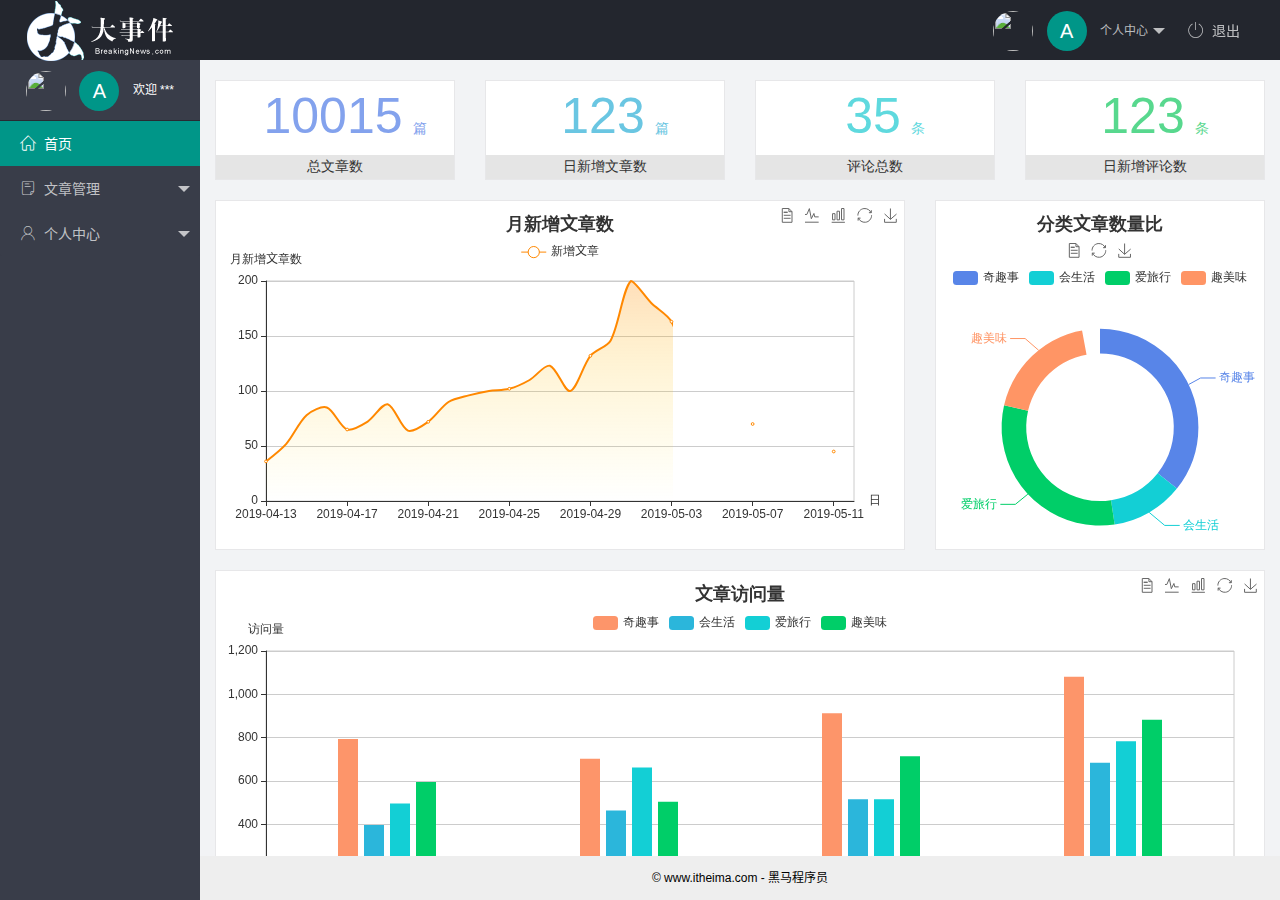
==== index.html @ e6d5ac4f "完成了主页功能的开发" ====
<!DOCTYPE html>
<html lang="zh-CN">

<head>
    <meta charset="UTF-8">
    <meta name="viewport" content="width=device-width, initial-scale=1.0">
    <title>大事件-后台主页</title>
    <!-- 导入layui的样式表 -->
    <link rel="stylesheet" href="/assets/lib/layui/css/layui.css">
    <!-- 导入第三方字体图标 -->
    <link rel="stylesheet" href="/assets/fonts/iconfont.css">
    <!-- 导入自己样式表 -->
    <link rel="stylesheet" href="/assets/css/index.css">
</head>

<body class="layui-layout-body">
    <div class="layui-layout layui-layout-admin">
        <div class="layui-header">
            <div class="layui-logo">
                <img src="/assets/images/logo.png" alt="">
            </div>
            <!-- 头部区域（可配合layui已有的水平导航） -->
            <ul class="layui-nav layui-layout-right">
                <li class="layui-nav-item">
                    <a href="javascript:;" class="userinfo">
                        <img src="http://t.cn/RCzsdCq" class="layui-nav-img">
                        <span class="text-avatar">A</span> 个人中心
                    </a>
                    <dl class="layui-nav-child">
                        <dd><a href="">基本资料</a></dd>
                        <dd><a href="">更换头像</a></dd>
                        <dd><a href="">重置密码</a></dd>
                    </dl>
                </li>
                <li class="layui-nav-item">
                    <a href="javascript:;" id="btnLogout"><span class="iconfont icon-tuichu"></span>退出</a>
                </li>
            </ul>
        </div>

        <div class="layui-side layui-bg-black">
            <div class="layui-side-scroll">
                <div class="userinfo">
                    <img src="http://t.cn/RCzsdCq" class="layui-nav-img">
                    <span class="text-avatar">A</span>
                    <span id="welcome">欢迎 ***</span>
                </div>
                <!-- 左侧导航区域（可配合layui已有的垂直导航） -->
                <ul class="layui-nav layui-nav-tree" lay-shrink="all">
                    <li class="layui-nav-item layui-this">
                        <a href="/home/dashboard.html" target="fm"><span class="iconfont icon-home"></span>首页</a>
                    </li>
                    <li class="layui-nav-item">
                        <a class="" href="javascript:;"><span class="iconfont icon-16"></span>文章管理</a>
                        <dl class="layui-nav-child">
                            <dd><a href="javascript:;"><i class="layui-icon layui-icon-app"></i>文章类别</a></dd>
                            <dd><a href="javascript:;"><i class="layui-icon layui-icon-app"></i>文章列表</a></dd>
                            <dd><a href="javascript:;"><i class="layui-icon layui-icon-app"></i>发布文章</a></dd>
                        </dl>
                    </li>
                    <li class="layui-nav-item">
                        <a href="javascript:;"><span class="iconfont icon-user"></span>个人中心</a>
                        <dl class="layui-nav-child">
                            <dd><a href="javascript:;"><i class="layui-icon layui-icon-app"></i>基本资料</a></dd>
                            <dd><a href="javascript:;"><i class="layui-icon layui-icon-app"></i>更换头像</a></dd>
                            <dd><a href="javascript:;"><i class="layui-icon layui-icon-app"></i>重置密码</a></dd>
                        </dl>
                    </li>

                </ul>
            </div>
        </div>

        <div class="layui-body">
            <!-- 内容主体区域 -->
            <iframe name="fm" src="/home/dashboard.html" frameborder="0"></iframe>
        </div>

        <div class="layui-footer">
            <!-- 底部固定区域 -->
            © www.itheima.com - 黑马程序员
        </div>
    </div>
    <!-- 导入layui.all.js文件 -->
    <script src="/assets/lib/layui/layui.all.js"></script>
    <!-- 导入jQuery -->
    <script src="/assets/lib/jquery.js"></script>
    <!-- 导入自己封装的baseAPI文件 -->
    <script src="/assets/js/baseAPI.js">
    </script>
    <!-- 导入自己js文件 -->
    <script src="/assets/js/index.js"></script>
</body>

</html>
---- assets/lib/layui/css/layui.css ----
/** layui-v2.5.5 MIT License By https://www.layui.com */
 .layui-inline,img{display:inline-block;vertical-align:middle}h1,h2,h3,h4,h5,h6{font-weight:400}.layui-edge,.layui-header,.layui-inline,.layui-main{position:relative}.layui-body,.layui-edge,.layui-elip{overflow:hidden}.layui-btn,.layui-edge,.layui-inline,img{vertical-align:middle}.layui-btn,.layui-disabled,.layui-icon,.layui-unselect{-moz-user-select:none;-webkit-user-select:none;-ms-user-select:none}.layui-elip,.layui-form-checkbox span,.layui-form-pane .layui-form-label{text-overflow:ellipsis;white-space:nowrap}.layui-breadcrumb,.layui-tree-btnGroup{visibility:hidden}blockquote,body,button,dd,div,dl,dt,form,h1,h2,h3,h4,h5,h6,input,li,ol,p,pre,td,textarea,th,ul{margin:0;padding:0;-webkit-tap-highlight-color:rgba(0,0,0,0)}a:active,a:hover{outline:0}img{border:none}li{list-style:none}table{border-collapse:collapse;border-spacing:0}h4,h5,h6{font-size:100%}button,input,optgroup,option,select,textarea{font-family:inherit;font-size:inherit;font-style:inherit;font-weight:inherit;outline:0}pre{white-space:pre-wrap;white-space:-moz-pre-wrap;white-space:-pre-wrap;white-space:-o-pre-wrap;word-wrap:break-word}body{line-height:24px;font:14px Helvetica Neue,Helvetica,PingFang SC,Tahoma,Arial,sans-serif}hr{height:1px;margin:10px 0;border:0;clear:both}a{color:#333;text-decoration:none}a:hover{color:#777}a cite{font-style:normal;*cursor:pointer}.layui-border-box,.layui-border-box *{box-sizing:border-box}.layui-box,.layui-box *{box-sizing:content-box}.layui-clear{clear:both;*zoom:1}.layui-clear:after{content:'\20';clear:both;*zoom:1;display:block;height:0}.layui-inline{*display:inline;*zoom:1}.layui-edge{display:inline-block;width:0;height:0;border-width:6px;border-style:dashed;border-color:transparent}.layui-edge-top{top:-4px;border-bottom-color:#999;border-bottom-style:solid}.layui-edge-right{border-left-color:#999;border-left-style:solid}.layui-edge-bottom{top:2px;border-top-color:#999;border-top-style:solid}.layui-edge-left{border-right-color:#999;border-right-style:solid}.layui-disabled,.layui-disabled:hover{color:#d2d2d2!important;cursor:not-allowed!important}.layui-circle{border-radius:100%}.layui-show{display:block!important}.layui-hide{display:none!important}@font-face{font-family:layui-icon;src:url(../font/iconfont.eot?v=250);src:url(../font/iconfont.eot?v=250#iefix) format('embedded-opentype'),url(../font/iconfont.woff2?v=250) format('woff2'),url(../font/iconfont.woff?v=250) format('woff'),url(../font/iconfont.ttf?v=250) format('truetype'),url(../font/iconfont.svg?v=250#layui-icon) format('svg')}.layui-icon{font-family:layui-icon!important;font-size:16px;font-style:normal;-webkit-font-smoothing:antialiased;-moz-osx-font-smoothing:grayscale}.layui-icon-reply-fill:before{content:"\e611"}.layui-icon-set-fill:before{content:"\e614"}.layui-icon-menu-fill:before{content:"\e60f"}.layui-icon-search:before{content:"\e615"}.layui-icon-share:before{content:"\e641"}.layui-icon-set-sm:before{content:"\e620"}.layui-icon-engine:before{content:"\e628"}.layui-icon-close:before{content:"\1006"}.layui-icon-close-fill:before{content:"\1007"}.layui-icon-chart-screen:before{content:"\e629"}.layui-icon-star:before{content:"\e600"}.layui-icon-circle-dot:before{content:"\e617"}.layui-icon-chat:before{content:"\e606"}.layui-icon-release:before{content:"\e609"}.layui-icon-list:before{content:"\e60a"}.layui-icon-chart:before{content:"\e62c"}.layui-icon-ok-circle:before{content:"\1005"}.layui-icon-layim-theme:before{content:"\e61b"}.layui-icon-table:before{content:"\e62d"}.layui-icon-right:before{content:"\e602"}.layui-icon-left:before{content:"\e603"}.layui-icon-cart-simple:before{content:"\e698"}.layui-icon-face-cry:before{content:"\e69c"}.layui-icon-face-smile:before{content:"\e6af"}.layui-icon-survey:before{content:"\e6b2"}.layui-icon-tree:before{content:"\e62e"}.layui-icon-upload-circle:before{content:"\e62f"}.layui-icon-add-circle:before{content:"\e61f"}.layui-icon-download-circle:before{content:"\e601"}.layui-icon-templeate-1:before{content:"\e630"}.layui-icon-util:before{content:"\e631"}.layui-icon-face-surprised:before{content:"\e664"}.layui-icon-edit:before{content:"\e642"}.layui-icon-speaker:before{content:"\e645"}.layui-icon-down:before{content:"\e61a"}.layui-icon-file:before{content:"\e621"}.layui-icon-layouts:before{content:"\e632"}.layui-icon-rate-half:before{content:"\e6c9"}.layui-icon-add-circle-fine:before{content:"\e608"}.layui-icon-prev-circle:before{content:"\e633"}.layui-icon-read:before{content:"\e705"}.layui-icon-404:before{content:"\e61c"}.layui-icon-carousel:before{content:"\e634"}.layui-icon-help:before{content:"\e607"}.layui-icon-code-circle:before{content:"\e635"}.layui-icon-water:before{content:"\e636"}.layui-icon-username:before{content:"\e66f"}.layui-icon-find-fill:before{content:"\e670"}.layui-icon-about:before{content:"\e60b"}.layui-icon-location:before{content:"\e715"}.layui-icon-up:before{content:"\e619"}.layui-icon-pause:before{content:"\e651"}.layui-icon-date:before{content:"\e637"}.layui-icon-layim-uploadfile:before{content:"\e61d"}.layui-icon-delete:before{content:"\e640"}.layui-icon-play:before{content:"\e652"}.layui-icon-top:before{content:"\e604"}.layui-icon-friends:before{content:"\e612"}.layui-icon-refresh-3:before{content:"\e9aa"}.layui-icon-ok:before{content:"\e605"}.layui-icon-layer:before{content:"\e638"}.layui-icon-face-smile-fine:before{content:"\e60c"}.layui-icon-dollar:before{content:"\e659"}.layui-icon-group:before{content:"\e613"}.layui-icon-layim-download:before{content:"\e61e"}.layui-icon-picture-fine:before{content:"\e60d"}.layui-icon-link:before{content:"\e64c"}.layui-icon-diamond:before{content:"\e735"}.layui-icon-log:before{content:"\e60e"}.layui-icon-rate-solid:before{content:"\e67a"}.layui-icon-fonts-del:before{content:"\e64f"}.layui-icon-unlink:before{content:"\e64d"}.layui-icon-fonts-clear:before{content:"\e639"}.layui-icon-triangle-r:before{content:"\e623"}.layui-icon-circle:before{content:"\e63f"}.layui-icon-radio:before{content:"\e643"}.layui-icon-align-center:before{content:"\e647"}.layui-icon-align-right:before{content:"\e648"}.layui-icon-align-left:before{content:"\e649"}.layui-icon-loading-1:before{content:"\e63e"}.layui-icon-return:before{content:"\e65c"}.layui-icon-fonts-strong:before{content:"\e62b"}.layui-icon-upload:before{content:"\e67c"}.layui-icon-dialogue:before{content:"\e63a"}.layui-icon-video:before{content:"\e6ed"}.layui-icon-headset:before{content:"\e6fc"}.layui-icon-cellphone-fine:before{content:"\e63b"}.layui-icon-add-1:before{content:"\e654"}.layui-icon-face-smile-b:before{content:"\e650"}.layui-icon-fonts-html:before{content:"\e64b"}.layui-icon-form:before{content:"\e63c"}.layui-icon-cart:before{content:"\e657"}.layui-icon-camera-fill:before{content:"\e65d"}.layui-icon-tabs:before{content:"\e62a"}.layui-icon-fonts-code:before{content:"\e64e"}.layui-icon-fire:before{content:"\e756"}.layui-icon-set:before{content:"\e716"}.layui-icon-fonts-u:before{content:"\e646"}.layui-icon-triangle-d:before{content:"\e625"}.layui-icon-tips:before{content:"\e702"}.layui-icon-picture:before{content:"\e64a"}.layui-icon-more-vertical:before{content:"\e671"}.layui-icon-flag:before{content:"\e66c"}.layui-icon-loading:before{content:"\e63d"}.layui-icon-fonts-i:before{content:"\e644"}.layui-icon-refresh-1:before{content:"\e666"}.layui-icon-rmb:before{content:"\e65e"}.layui-icon-home:before{content:"\e68e"}.layui-icon-user:before{content:"\e770"}.layui-icon-notice:before{content:"\e667"}.layui-icon-login-weibo:before{content:"\e675"}.layui-icon-voice:before{content:"\e688"}.layui-icon-upload-drag:before{content:"\e681"}.layui-icon-login-qq:before{content:"\e676"}.layui-icon-snowflake:before{content:"\e6b1"}.layui-icon-file-b:before{content:"\e655"}.layui-icon-template:before{content:"\e663"}.layui-icon-auz:before{content:"\e672"}.layui-icon-console:before{content:"\e665"}.layui-icon-app:before{content:"\e653"}.layui-icon-prev:before{content:"\e65a"}.layui-icon-website:before{content:"\e7ae"}.layui-icon-next:before{content:"\e65b"}.layui-icon-component:before{content:"\e857"}.layui-icon-more:before{content:"\e65f"}.layui-icon-login-wechat:before{content:"\e677"}.layui-icon-shrink-right:before{content:"\e668"}.layui-icon-spread-left:before{content:"\e66b"}.layui-icon-camera:before{content:"\e660"}.layui-icon-note:before{content:"\e66e"}.layui-icon-refresh:before{content:"\e669"}.layui-icon-female:before{content:"\e661"}.layui-icon-male:before{content:"\e662"}.layui-icon-password:before{content:"\e673"}.layui-icon-senior:before{content:"\e674"}.layui-icon-theme:before{content:"\e66a"}.layui-icon-tread:before{content:"\e6c5"}.layui-icon-praise:before{content:"\e6c6"}.layui-icon-star-fill:before{content:"\e658"}.layui-icon-rate:before{content:"\e67b"}.layui-icon-template-1:before{content:"\e656"}.layui-icon-vercode:before{content:"\e679"}.layui-icon-cellphone:before{content:"\e678"}.layui-icon-screen-full:before{content:"\e622"}.layui-icon-screen-restore:before{content:"\e758"}.layui-icon-cols:before{content:"\e610"}.layui-icon-export:before{content:"\e67d"}.layui-icon-print:before{content:"\e66d"}.layui-icon-slider:before{content:"\e714"}.layui-icon-addition:before{content:"\e624"}.layui-icon-subtraction:before{content:"\e67e"}.layui-icon-service:before{content:"\e626"}.layui-icon-transfer:before{content:"\e691"}.layui-main{width:1140px;margin:0 auto}.layui-header{z-index:1000;height:60px}.layui-header a:hover{transition:all .5s;-webkit-transition:all .5s}.layui-side{position:fixed;left:0;top:0;bottom:0;z-index:999;width:200px;overflow-x:hidden}.layui-side-scroll{position:relative;width:220px;height:100%;overflow-x:hidden}.layui-body{position:absolute;left:200px;right:0;top:0;bottom:0;z-index:998;width:auto;overflow-y:auto;box-sizing:border-box}.layui-layout-body{overflow:hidden}.layui-layout-admin .layui-header{background-color:#23262E}.layui-layout-admin .layui-side{top:60px;width:200px;overflow-x:hidden}.layui-layout-admin .layui-body{position:fixed;top:60px;bottom:44px}.layui-layout-admin .layui-main{width:auto;margin:0 15px}.layui-layout-admin .layui-footer{position:fixed;left:200px;right:0;bottom:0;height:44px;line-height:44px;padding:0 15px;background-color:#eee}.layui-layout-admin .layui-logo{position:absolute;left:0;top:0;width:200px;height:100%;line-height:60px;text-align:center;color:#009688;font-size:16px}.layui-layout-admin .layui-header .layui-nav{background:0 0}.layui-layout-left{position:absolute!important;left:200px;top:0}.layui-layout-right{position:absolute!important;right:0;top:0}.layui-container{position:relative;margin:0 auto;padding:0 15px;box-sizing:border-box}.layui-fluid{position:relative;margin:0 auto;padding:0 15px}.layui-row:after,.layui-row:before{content:'';display:block;clear:both}.layui-col-lg1,.layui-col-lg10,.layui-col-lg11,.layui-col-lg12,.layui-col-lg2,.layui-col-lg3,.layui-col-lg4,.layui-col-lg5,.layui-col-lg6,.layui-col-lg7,.layui-col-lg8,.layui-col-lg9,.layui-col-md1,.layui-col-md10,.layui-col-md11,.layui-col-md12,.layui-col-md2,.layui-col-md3,.layui-col-md4,.layui-col-md5,.layui-col-md6,.layui-col-md7,.layui-col-md8,.layui-col-md9,.layui-col-sm1,.layui-col-sm10,.layui-col-sm11,.layui-col-sm12,.layui-col-sm2,.layui-col-sm3,.layui-col-sm4,.layui-col-sm5,.layui-col-sm6,.layui-col-sm7,.layui-col-sm8,.layui-col-sm9,.layui-col-xs1,.layui-col-xs10,.layui-col-xs11,.layui-col-xs12,.layui-col-xs2,.layui-col-xs3,.layui-col-xs4,.layui-col-xs5,.layui-col-xs6,.layui-col-xs7,.layui-col-xs8,.layui-col-xs9{position:relative;display:block;box-sizing:border-box}.layui-col-xs1,.layui-col-xs10,.layui-col-xs11,.layui-col-xs12,.layui-col-xs2,.layui-col-xs3,.layui-col-xs4,.layui-col-xs5,.layui-col-xs6,.layui-col-xs7,.layui-col-xs8,.layui-col-xs9{float:left}.layui-col-xs1{width:8.33333333%}.layui-col-xs2{width:16.66666667%}.layui-col-xs3{width:25%}.layui-col-xs4{width:33.33333333%}.layui-col-xs5{width:41.66666667%}.layui-col-xs6{width:50%}.layui-col-xs7{width:58.33333333%}.layui-col-xs8{width:66.66666667%}.layui-col-xs9{width:75%}.layui-col-xs10{width:83.33333333%}.layui-col-xs11{width:91.66666667%}.layui-col-xs12{width:100%}.layui-col-xs-offset1{margin-left:8.33333333%}.layui-col-xs-offset2{margin-left:16.66666667%}.layui-col-xs-offset3{margin-left:25%}.layui-col-xs-offset4{margin-left:33.33333333%}.layui-col-xs-offset5{margin-left:41.66666667%}.layui-col-xs-offset6{margin-left:50%}.layui-col-xs-offset7{margin-left:58.33333333%}.layui-col-xs-offset8{margin-left:66.66666667%}.layui-col-xs-offset9{margin-left:75%}.layui-col-xs-offset10{margin-left:83.33333333%}.layui-col-xs-offset11{margin-left:91.66666667%}.layui-col-xs-offset12{margin-left:100%}@media screen and (max-width:768px){.layui-hide-xs{display:none!important}.layui-show-xs-block{display:block!important}.layui-show-xs-inline{display:inline!important}.layui-show-xs-inline-block{display:inline-block!important}}@media screen and (min-width:768px){.layui-container{width:750px}.layui-hide-sm{display:none!important}.layui-show-sm-block{display:block!important}.layui-show-sm-inline{display:inline!important}.layui-show-sm-inline-block{display:inline-block!important}.layui-col-sm1,.layui-col-sm10,.layui-col-sm11,.layui-col-sm12,.layui-col-sm2,.layui-col-sm3,.layui-col-sm4,.layui-col-sm5,.layui-col-sm6,.layui-col-sm7,.layui-col-sm8,.layui-col-sm9{float:left}.layui-col-sm1{width:8.33333333%}.layui-col-sm2{width:16.66666667%}.layui-col-sm3{width:25%}.layui-col-sm4{width:33.33333333%}.layui-col-sm5{width:41.66666667%}.layui-col-sm6{width:50%}.layui-col-sm7{width:58.33333333%}.layui-col-sm8{width:66.66666667%}.layui-col-sm9{width:75%}.layui-col-sm10{width:83.33333333%}.layui-col-sm11{width:91.66666667%}.layui-col-sm12{width:100%}.layui-col-sm-offset1{margin-left:8.33333333%}.layui-col-sm-offset2{margin-left:16.66666667%}.layui-col-sm-offset3{margin-left:25%}.layui-col-sm-offset4{margin-left:33.33333333%}.layui-col-sm-offset5{margin-left:41.66666667%}.layui-col-sm-offset6{margin-left:50%}.layui-col-sm-offset7{margin-left:58.33333333%}.layui-col-sm-offset8{margin-left:66.66666667%}.layui-col-sm-offset9{margin-left:75%}.layui-col-sm-offset10{margin-left:83.33333333%}.layui-col-sm-offset11{margin-left:91.66666667%}.layui-col-sm-offset12{margin-left:100%}}@media screen and (min-width:992px){.layui-container{width:970px}.layui-hide-md{display:none!important}.layui-show-md-block{display:block!important}.layui-show-md-inline{display:inline!important}.layui-show-md-inline-block{display:inline-block!important}.layui-col-md1,.layui-col-md10,.layui-col-md11,.layui-col-md12,.layui-col-md2,.layui-col-md3,.layui-col-md4,.layui-col-md5,.layui-col-md6,.layui-col-md7,.layui-col-md8,.layui-col-md9{float:left}.layui-col-md1{width:8.33333333%}.layui-col-md2{width:16.66666667%}.layui-col-md3{width:25%}.layui-col-md4{width:33.33333333%}.layui-col-md5{width:41.66666667%}.layui-col-md6{width:50%}.layui-col-md7{width:58.33333333%}.layui-col-md8{width:66.66666667%}.layui-col-md9{width:75%}.layui-col-md10{width:83.33333333%}.layui-col-md11{width:91.66666667%}.layui-col-md12{width:100%}.layui-col-md-offset1{margin-left:8.33333333%}.layui-col-md-offset2{margin-left:16.66666667%}.layui-col-md-offset3{margin-left:25%}.layui-col-md-offset4{margin-left:33.33333333%}.layui-col-md-offset5{margin-left:41.66666667%}.layui-col-md-offset6{margin-left:50%}.layui-col-md-offset7{margin-left:58.33333333%}.layui-col-md-offset8{margin-left:66.66666667%}.layui-col-md-offset9{margin-left:75%}.layui-col-md-offset10{margin-left:83.33333333%}.layui-col-md-offset11{margin-left:91.66666667%}.layui-col-md-offset12{margin-left:100%}}@media screen and (min-width:1200px){.layui-container{width:1170px}.layui-hide-lg{display:none!important}.layui-show-lg-block{display:block!important}.layui-show-lg-inline{display:inline!important}.layui-show-lg-inline-block{display:inline-block!important}.layui-col-lg1,.layui-col-lg10,.layui-col-lg11,.layui-col-lg12,.layui-col-lg2,.layui-col-lg3,.layui-col-lg4,.layui-col-lg5,.layui-col-lg6,.layui-col-lg7,.layui-col-lg8,.layui-col-lg9{float:left}.layui-col-lg1{width:8.33333333%}.layui-col-lg2{width:16.66666667%}.layui-col-lg3{width:25%}.layui-col-lg4{width:33.33333333%}.layui-col-lg5{width:41.66666667%}.layui-col-lg6{width:50%}.layui-col-lg7{width:58.33333333%}.layui-col-lg8{width:66.66666667%}.layui-col-lg9{width:75%}.layui-col-lg10{width:83.33333333%}.layui-col-lg11{width:91.66666667%}.layui-col-lg12{width:100%}.layui-col-lg-offset1{margin-left:8.33333333%}.layui-col-lg-offset2{margin-left:16.66666667%}.layui-col-lg-offset3{margin-left:25%}.layui-col-lg-offset4{margin-left:33.33333333%}.layui-col-lg-offset5{margin-left:41.66666667%}.layui-col-lg-offset6{margin-left:50%}.layui-col-lg-offset7{margin-left:58.33333333%}.layui-col-lg-offset8{margin-left:66.66666667%}.layui-col-lg-offset9{margin-left:75%}.layui-col-lg-offset10{margin-left:83.33333333%}.layui-col-lg-offset11{margin-left:91.66666667%}.layui-col-lg-offset12{margin-left:100%}}.layui-col-space1{margin:-.5px}.layui-col-space1>*{padding:.5px}.layui-col-space3{margin:-1.5px}.layui-col-space3>*{padding:1.5px}.layui-col-space5{margin:-2.5px}.layui-col-space5>*{padding:2.5px}.layui-col-space8{margin:-3.5px}.layui-col-space8>*{padding:3.5px}.layui-col-space10{margin:-5px}.layui-col-space10>*{padding:5px}.layui-col-space12{margin:-6px}.layui-col-space12>*{padding:6px}.layui-col-space15{margin:-7.5px}.layui-col-space15>*{padding:7.5px}.layui-col-space18{margin:-9px}.layui-col-space18>*{padding:9px}.layui-col-space20{margin:-10px}.layui-col-space20>*{padding:10px}.layui-col-space22{margin:-11px}.layui-col-space22>*{padding:11px}.layui-col-space25{margin:-12.5px}.layui-col-space25>*{padding:12.5px}.layui-col-space30{margin:-15px}.layui-col-space30>*{padding:15px}.layui-btn,.layui-input,.layui-select,.layui-textarea,.layui-upload-button{outline:0;-webkit-appearance:none;transition:all .3s;-webkit-transition:all .3s;box-sizing:border-box}.layui-elem-quote{margin-bottom:10px;padding:15px;line-height:22px;border-left:5px solid #009688;border-radius:0 2px 2px 0;background-color:#f2f2f2}.layui-quote-nm{border-style:solid;border-width:1px 1px 1px 5px;background:0 0}.layui-elem-field{margin-bottom:10px;padding:0;border-width:1px;border-style:solid}.layui-elem-field legend{margin-left:20px;padding:0 10px;font-size:20px;font-weight:300}.layui-field-title{margin:10px 0 20px;border-width:1px 0 0}.layui-field-box{padding:10px 15px}.layui-field-title .layui-field-box{padding:10px 0}.layui-progress{position:relative;height:6px;border-radius:20px;background-color:#e2e2e2}.layui-progress-bar{position:absolute;left:0;top:0;width:0;max-width:100%;height:6px;border-radius:20px;text-align:right;background-color:#5FB878;transition:all .3s;-webkit-transition:all .3s}.layui-progress-big,.layui-progress-big .layui-progress-bar{height:18px;line-height:18px}.layui-progress-text{position:relative;top:-20px;line-height:18px;font-size:12px;color:#666}.layui-progress-big .layui-progress-text{position:static;padding:0 10px;color:#fff}.layui-collapse{border-width:1px;border-style:solid;border-radius:2px}.layui-colla-content,.layui-colla-item{border-top-width:1px;border-top-style:solid}.layui-colla-item:first-child{border-top:none}.layui-colla-title{position:relative;height:42px;line-height:42px;padding:0 15px 0 35px;color:#333;background-color:#f2f2f2;cursor:pointer;font-size:14px;overflow:hidden}.layui-colla-content{display:none;padding:10px 15px;line-height:22px;color:#666}.layui-colla-icon{position:absolute;left:15px;top:0;font-size:14px}.layui-card{margin-bottom:15px;border-radius:2px;background-color:#fff;box-shadow:0 1px 2px 0 rgba(0,0,0,.05)}.layui-card:last-child{margin-bottom:0}.layui-card-header{position:relative;height:42px;line-height:42px;padding:0 15px;border-bottom:1px solid #f6f6f6;color:#333;border-radius:2px 2px 0 0;font-size:14px}.layui-bg-black,.layui-bg-blue,.layui-bg-cyan,.layui-bg-green,.layui-bg-orange,.layui-bg-red{color:#fff!important}.layui-card-body{position:relative;padding:10px 15px;line-height:24px}.layui-card-body[pad15]{padding:15px}.layui-card-body[pad20]{padding:20px}.layui-card-body .layui-table{margin:5px 0}.layui-card .layui-tab{margin:0}.layui-panel-window{position:relative;padding:15px;border-radius:0;border-top:5px solid #E6E6E6;background-color:#fff}.layui-auxiliar-moving{position:fixed;left:0;right:0;top:0;bottom:0;width:100%;height:100%;background:0 0;z-index:9999999999}.layui-form-label,.layui-form-mid,.layui-form-select,.layui-input-block,.layui-input-inline,.layui-textarea{position:relative}.layui-bg-red{background-color:#FF5722!important}.layui-bg-orange{background-color:#FFB800!important}.layui-bg-green{background-color:#009688!important}.layui-bg-cyan{background-color:#2F4056!important}.layui-bg-blue{background-color:#1E9FFF!important}.layui-bg-black{background-color:#393D49!important}.layui-bg-gray{background-color:#eee!important;color:#666!important}.layui-badge-rim,.layui-colla-content,.layui-colla-item,.layui-collapse,.layui-elem-field,.layui-form-pane .layui-form-item[pane],.layui-form-pane .layui-form-label,.layui-input,.layui-layedit,.layui-layedit-tool,.layui-quote-nm,.layui-select,.layui-tab-bar,.layui-tab-card,.layui-tab-title,.layui-tab-title .layui-this:after,.layui-textarea{border-color:#e6e6e6}.layui-timeline-item:before,hr{background-color:#e6e6e6}.layui-text{line-height:22px;font-size:14px;color:#666}.layui-text h1,.layui-text h2,.layui-text h3{font-weight:500;color:#333}.layui-text h1{font-size:30px}.layui-text h2{font-size:24px}.layui-text h3{font-size:18px}.layui-text a:not(.layui-btn){color:#01AAED}.layui-text a:not(.layui-btn):hover{text-decoration:underline}.layui-text ul{padding:5px 0 5px 15px}.layui-text ul li{margin-top:5px;list-style-type:disc}.layui-text em,.layui-word-aux{color:#999!important;padding:0 5px!important}.layui-btn{display:inline-block;height:38px;line-height:38px;padding:0 18px;background-color:#009688;color:#fff;white-space:nowrap;text-align:center;font-size:14px;border:none;border-radius:2px;cursor:pointer}.layui-btn:hover{opacity:.8;filter:alpha(opacity=80);color:#fff}.layui-btn:active{opacity:1;filter:alpha(opacity=100)}.layui-btn+.layui-btn{margin-left:10px}.layui-btn-container{font-size:0}.layui-btn-container .layui-btn{margin-right:10px;margin-bottom:10px}.layui-btn-container .layui-btn+.layui-btn{margin-left:0}.layui-table .layui-btn-container .layui-btn{margin-bottom:9px}.layui-btn-radius{border-radius:100px}.layui-btn .layui-icon{margin-right:3px;font-size:18px;vertical-align:bottom;vertical-align:middle\9}.layui-btn-primary{border:1px solid #C9C9C9;background-color:#fff;color:#555}.layui-btn-primary:hover{border-color:#009688;color:#333}.layui-btn-normal{background-color:#1E9FFF}.layui-btn-warm{background-color:#FFB800}.layui-btn-danger{background-color:#FF5722}.layui-btn-checked{background-color:#5FB878}.layui-btn-disabled,.layui-btn-disabled:active,.layui-btn-disabled:hover{border:1px solid #e6e6e6;background-color:#FBFBFB;color:#C9C9C9;cursor:not-allowed;opacity:1}.layui-btn-lg{height:44px;line-height:44px;padding:0 25px;font-size:16px}.layui-btn-sm{height:30px;line-height:30px;padding:0 10px;font-size:12px}.layui-btn-sm i{font-size:16px!important}.layui-btn-xs{height:22px;line-height:22px;padding:0 5px;font-size:12px}.layui-btn-xs i{font-size:14px!important}.layui-btn-group{display:inline-block;vertical-align:middle;font-size:0}.layui-btn-group .layui-btn{margin-left:0!important;margin-right:0!important;border-left:1px solid rgba(255,255,255,.5);border-radius:0}.layui-btn-group .layui-btn-primary{border-left:none}.layui-btn-group .layui-btn-primary:hover{border-color:#C9C9C9;color:#009688}.layui-btn-group .layui-btn:first-child{border-left:none;border-radius:2px 0 0 2px}.layui-btn-group .layui-btn-primary:first-child{border-left:1px solid #c9c9c9}.layui-btn-group .layui-btn:last-child{border-radius:0 2px 2px 0}.layui-btn-group .layui-btn+.layui-btn{margin-left:0}.layui-btn-group+.layui-btn-group{margin-left:10px}.layui-btn-fluid{width:100%}.layui-input,.layui-select,.layui-textarea{height:38px;line-height:1.3;line-height:38px\9;border-width:1px;border-style:solid;background-color:#fff;border-radius:2px}.layui-input::-webkit-input-placeholder,.layui-select::-webkit-input-placeholder,.layui-textarea::-webkit-input-placeholder{line-height:1.3}.layui-input,.layui-textarea{display:block;width:100%;padding-left:10px}.layui-input:hover,.layui-textarea:hover{border-color:#D2D2D2!important}.layui-input:focus,.layui-textarea:focus{border-color:#C9C9C9!important}.layui-textarea{min-height:100px;height:auto;line-height:20px;padding:6px 10px;resize:vertical}.layui-select{padding:0 10px}.layui-form input[type=checkbox],.layui-form input[type=radio],.layui-form select{display:none}.layui-form [lay-ignore]{display:initial}.layui-form-item{margin-bottom:15px;clear:both;*zoom:1}.layui-form-item:after{content:'\20';clear:both;*zoom:1;display:block;height:0}.layui-form-label{float:left;display:block;padding:9px 15px;width:80px;font-weight:400;line-height:20px;text-align:right}.layui-form-label-col{display:block;float:none;padding:9px 0;line-height:20px;text-align:left}.layui-form-item .layui-inline{margin-bottom:5px;margin-right:10px}.layui-input-block{margin-left:110px;min-height:36px}.layui-input-inline{display:inline-block;vertical-align:middle}.layui-form-item .layui-input-inline{float:left;width:190px;margin-right:10px}.layui-form-text .layui-input-inline{width:auto}.layui-form-mid{float:left;display:block;padding:9px 0!important;line-height:20px;margin-right:10px}.layui-form-danger+.layui-form-select .layui-input,.layui-form-danger:focus{border-color:#FF5722!important}.layui-form-select .layui-input{padding-right:30px;cursor:pointer}.layui-form-select .layui-edge{position:absolute;right:10px;top:50%;margin-top:-3px;cursor:pointer;border-width:6px;border-top-color:#c2c2c2;border-top-style:solid;transition:all .3s;-webkit-transition:all .3s}.layui-form-select dl{display:none;position:absolute;left:0;top:42px;padding:5px 0;z-index:899;min-width:100%;border:1px solid #d2d2d2;max-height:300px;overflow-y:auto;background-color:#fff;border-radius:2px;box-shadow:0 2px 4px rgba(0,0,0,.12);box-sizing:border-box}.layui-form-select dl dd,.layui-form-select dl dt{padding:0 10px;line-height:36px;white-space:nowrap;overflow:hidden;text-overflow:ellipsis}.layui-form-select dl dt{font-size:12px;color:#999}.layui-form-select dl dd{cursor:pointer}.layui-form-select dl dd:hover{background-color:#f2f2f2;-webkit-transition:.5s all;transition:.5s all}.layui-form-select .layui-select-group dd{padding-left:20px}.layui-form-select dl dd.layui-select-tips{padding-left:10px!important;color:#999}.layui-form-select dl dd.layui-this{background-color:#5FB878;color:#fff}.layui-form-checkbox,.layui-form-select dl dd.layui-disabled{background-color:#fff}.layui-form-selected dl{display:block}.layui-form-checkbox,.layui-form-checkbox *,.layui-form-switch{display:inline-block;vertical-align:middle}.layui-form-selected .layui-edge{margin-top:-9px;-webkit-transform:rotate(180deg);transform:rotate(180deg);margin-top:-3px\9}:root .layui-form-selected .layui-edge{margin-top:-9px\0/IE9}.layui-form-selectup dl{top:auto;bottom:42px}.layui-select-none{margin:5px 0;text-align:center;color:#999}.layui-select-disabled .layui-disabled{border-color:#eee!important}.layui-select-disabled .layui-edge{border-top-color:#d2d2d2}.layui-form-checkbox{position:relative;height:30px;line-height:30px;margin-right:10px;padding-right:30px;cursor:pointer;font-size:0;-webkit-transition:.1s linear;transition:.1s linear;box-sizing:border-box}.layui-form-checkbox span{padding:0 10px;height:100%;font-size:14px;border-radius:2px 0 0 2px;background-color:#d2d2d2;color:#fff;overflow:hidden}.layui-form-checkbox:hover span{background-color:#c2c2c2}.layui-form-checkbox i{position:absolute;right:0;top:0;width:30px;height:28px;border:1px solid #d2d2d2;border-left:none;border-radius:0 2px 2px 0;color:#fff;font-size:20px;text-align:center}.layui-form-checkbox:hover i{border-color:#c2c2c2;color:#c2c2c2}.layui-form-checked,.layui-form-checked:hover{border-color:#5FB878}.layui-form-checked span,.layui-form-checked:hover span{background-color:#5FB878}.layui-form-checked i,.layui-form-checked:hover i{color:#5FB878}.layui-form-item .layui-form-checkbox{margin-top:4px}.layui-form-checkbox[lay-skin=primary]{height:auto!important;line-height:normal!important;min-width:18px;min-height:18px;border:none!important;margin-right:0;padding-left:28px;padding-right:0;background:0 0}.layui-form-checkbox[lay-skin=primary] span{padding-left:0;padding-right:15px;line-height:18px;background:0 0;color:#666}.layui-form-checkbox[lay-skin=primary] i{right:auto;left:0;width:16px;height:16px;line-height:16px;border:1px solid #d2d2d2;font-size:12px;border-radius:2px;background-color:#fff;-webkit-transition:.1s linear;transition:.1s linear}.layui-form-checkbox[lay-skin=primary]:hover i{border-color:#5FB878;color:#fff}.layui-form-checked[lay-skin=primary] i{border-color:#5FB878!important;background-color:#5FB878;color:#fff}.layui-checkbox-disbaled[lay-skin=primary] span{background:0 0!important;color:#c2c2c2}.layui-checkbox-disbaled[lay-skin=primary]:hover i{border-color:#d2d2d2}.layui-form-item .layui-form-checkbox[lay-skin=primary]{margin-top:10px}.layui-form-switch{position:relative;height:22px;line-height:22px;min-width:35px;padding:0 5px;margin-top:8px;border:1px solid #d2d2d2;border-radius:20px;cursor:pointer;background-color:#fff;-webkit-transition:.1s linear;transition:.1s linear}.layui-form-switch i{position:absolute;left:5px;top:3px;width:16px;height:16px;border-radius:20px;background-color:#d2d2d2;-webkit-transition:.1s linear;transition:.1s linear}.layui-form-switch em{position:relative;top:0;width:25px;margin-left:21px;padding:0!important;text-align:center!important;color:#999!important;font-style:normal!important;font-size:12px}.layui-form-onswitch{border-color:#5FB878;background-color:#5FB878}.layui-checkbox-disbaled,.layui-checkbox-disbaled i{border-color:#e2e2e2!important}.layui-form-onswitch i{left:100%;margin-left:-21px;background-color:#fff}.layui-form-onswitch em{margin-left:5px;margin-right:21px;color:#fff!important}.layui-checkbox-disbaled span{background-color:#e2e2e2!important}.layui-checkbox-disbaled:hover i{color:#fff!important}[lay-radio]{display:none}.layui-form-radio,.layui-form-radio *{display:inline-block;vertical-align:middle}.layui-form-radio{line-height:28px;margin:6px 10px 0 0;padding-right:10px;cursor:pointer;font-size:0}.layui-form-radio *{font-size:14px}.layui-form-radio>i{margin-right:8px;font-size:22px;color:#c2c2c2}.layui-form-radio>i:hover,.layui-form-radioed>i{color:#5FB878}.layui-radio-disbaled>i{color:#e2e2e2!important}.layui-form-pane .layui-form-label{width:110px;padding:8px 15px;height:38px;line-height:20px;border-width:1px;border-style:solid;border-radius:2px 0 0 2px;text-align:center;background-color:#FBFBFB;overflow:hidden;box-sizing:border-box}.layui-form-pane .layui-input-inline{margin-left:-1px}.layui-form-pane .layui-input-block{margin-left:110px;left:-1px}.layui-form-pane .layui-input{border-radius:0 2px 2px 0}.layui-form-pane .layui-form-text .layui-form-label{float:none;width:100%;border-radius:2px;box-sizing:border-box;text-align:left}.layui-form-pane .layui-form-text .layui-input-inline{display:block;margin:0;top:-1px;clear:both}.layui-form-pane .layui-form-text .layui-input-block{margin:0;left:0;top:-1px}.layui-form-pane .layui-form-text .layui-textarea{min-height:100px;border-radius:0 0 2px 2px}.layui-form-pane .layui-form-checkbox{margin:4px 0 4px 10px}.layui-form-pane .layui-form-radio,.layui-form-pane .layui-form-switch{margin-top:6px;margin-left:10px}.layui-form-pane .layui-form-item[pane]{position:relative;border-width:1px;border-style:solid}.layui-form-pane .layui-form-item[pane] .layui-form-label{position:absolute;left:0;top:0;height:100%;border-width:0 1px 0 0}.layui-form-pane .layui-form-item[pane] .layui-input-inline{margin-left:110px}@media screen and (max-width:450px){.layui-form-item .layui-form-label{text-overflow:ellipsis;overflow:hidden;white-space:nowrap}.layui-form-item .layui-inline{display:block;margin-right:0;margin-bottom:20px;clear:both}.layui-form-item .layui-inline:after{content:'\20';clear:both;display:block;height:0}.layui-form-item .layui-input-inline{display:block;float:none;left:-3px;width:auto;margin:0 0 10px 112px}.layui-form-item .layui-input-inline+.layui-form-mid{margin-left:110px;top:-5px;padding:0}.layui-form-item .layui-form-checkbox{margin-right:5px;margin-bottom:5px}}.layui-layedit{border-width:1px;border-style:solid;border-radius:2px}.layui-layedit-tool{padding:3px 5px;border-bottom-width:1px;border-bottom-style:solid;font-size:0}.layedit-tool-fixed{position:fixed;top:0;border-top:1px solid #e2e2e2}.layui-layedit-tool .layedit-tool-mid,.layui-layedit-tool .layui-icon{display:inline-block;vertical-align:middle;text-align:center;font-size:14px}.layui-layedit-tool .layui-icon{position:relative;width:32px;height:30px;line-height:30px;margin:3px 5px;color:#777;cursor:pointer;border-radius:2px}.layui-layedit-tool .layui-icon:hover{color:#393D49}.layui-layedit-tool .layui-icon:active{color:#000}.layui-layedit-tool .layedit-tool-active{background-color:#e2e2e2;color:#000}.layui-layedit-tool .layui-disabled,.layui-layedit-tool .layui-disabled:hover{color:#d2d2d2;cursor:not-allowed}.layui-layedit-tool .layedit-tool-mid{width:1px;height:18px;margin:0 10px;background-color:#d2d2d2}.layedit-tool-html{width:50px!important;font-size:30px!important}.layedit-tool-b,.layedit-tool-code,.layedit-tool-help{font-size:16px!important}.layedit-tool-d,.layedit-tool-face,.layedit-tool-image,.layedit-tool-unlink{font-size:18px!important}.layedit-tool-image input{position:absolute;font-size:0;left:0;top:0;width:100%;height:100%;opacity:.01;filter:Alpha(opacity=1);cursor:pointer}.layui-layedit-iframe iframe{display:block;width:100%}#LAY_layedit_code{overflow:hidden}.layui-laypage{display:inline-block;*display:inline;*zoom:1;vertical-align:middle;margin:10px 0;font-size:0}.layui-laypage>a:first-child,.layui-laypage>a:first-child em{border-radius:2px 0 0 2px}.layui-laypage>a:last-child,.layui-laypage>a:last-child em{border-radius:0 2px 2px 0}.layui-laypage>:first-child{margin-left:0!important}.layui-laypage>:last-child{margin-right:0!important}.layui-laypage a,.layui-laypage button,.layui-laypage input,.layui-laypage select,.layui-laypage span{border:1px solid #e2e2e2}.layui-laypage a,.layui-laypage span{display:inline-block;*display:inline;*zoom:1;vertical-align:middle;padding:0 15px;height:28px;line-height:28px;margin:0 -1px 5px 0;background-color:#fff;color:#333;font-size:12px}.layui-flow-more a *,.layui-laypage input,.layui-table-view select[lay-ignore]{display:inline-block}.layui-laypage a:hover{color:#009688}.layui-laypage em{font-style:normal}.layui-laypage .layui-laypage-spr{color:#999;font-weight:700}.layui-laypage a{text-decoration:none}.layui-laypage .layui-laypage-curr{position:relative}.layui-laypage .layui-laypage-curr em{position:relative;color:#fff}.layui-laypage .layui-laypage-curr .layui-laypage-em{position:absolute;left:-1px;top:-1px;padding:1px;width:100%;height:100%;background-color:#009688}.layui-laypage-em{border-radius:2px}.layui-laypage-next em,.layui-laypage-prev em{font-family:Sim sun;font-size:16px}.layui-laypage .layui-laypage-count,.layui-laypage .layui-laypage-limits,.layui-laypage .layui-laypage-refresh,.layui-laypage .layui-laypage-skip{margin-left:10px;margin-right:10px;padding:0;border:none}.layui-laypage .layui-laypage-limits,.layui-laypage .layui-laypage-refresh{vertical-align:top}.layui-laypage .layui-laypage-refresh i{font-size:18px;cursor:pointer}.layui-laypage select{height:22px;padding:3px;border-radius:2px;cursor:pointer}.layui-laypage .layui-laypage-skip{height:30px;line-height:30px;color:#999}.layui-laypage button,.layui-laypage input{height:30px;line-height:30px;border-radius:2px;vertical-align:top;background-color:#fff;box-sizing:border-box}.layui-laypage input{width:40px;margin:0 10px;padding:0 3px;text-align:center}.layui-laypage input:focus,.layui-laypage select:focus{border-color:#009688!important}.layui-laypage button{margin-left:10px;padding:0 10px;cursor:pointer}.layui-table,.layui-table-view{margin:10px 0}.layui-flow-more{margin:10px 0;text-align:center;color:#999;font-size:14px}.layui-flow-more a{height:32px;line-height:32px}.layui-flow-more a *{vertical-align:top}.layui-flow-more a cite{padding:0 20px;border-radius:3px;background-color:#eee;color:#333;font-style:normal}.layui-flow-more a cite:hover{opacity:.8}.layui-flow-more a i{font-size:30px;color:#737383}.layui-table{width:100%;background-color:#fff;color:#666}.layui-table tr{transition:all .3s;-webkit-transition:all .3s}.layui-table th{text-align:left;font-weight:400}.layui-table tbody tr:hover,.layui-table thead tr,.layui-table-click,.layui-table-header,.layui-table-hover,.layui-table-mend,.layui-table-patch,.layui-table-tool,.layui-table-total,.layui-table-total tr,.layui-table[lay-even] tr:nth-child(even){background-color:#f2f2f2}.layui-table td,.layui-table th,.layui-table-col-set,.layui-table-fixed-r,.layui-table-grid-down,.layui-table-header,.layui-table-page,.layui-table-tips-main,.layui-table-tool,.layui-table-total,.layui-table-view,.layui-table[lay-skin=line],.layui-table[lay-skin=row]{border-width:1px;border-style:solid;border-color:#e6e6e6}.layui-table td,.layui-table th{position:relative;padding:9px 15px;min-height:20px;line-height:20px;font-size:14px}.layui-table[lay-skin=line] td,.layui-table[lay-skin=line] th{border-width:0 0 1px}.layui-table[lay-skin=row] td,.layui-table[lay-skin=row] th{border-width:0 1px 0 0}.layui-table[lay-skin=nob] td,.layui-table[lay-skin=nob] th{border:none}.layui-table img{max-width:100px}.layui-table[lay-size=lg] td,.layui-table[lay-size=lg] th{padding:15px 30px}.layui-table-view .layui-table[lay-size=lg] .layui-table-cell{height:40px;line-height:40px}.layui-table[lay-size=sm] td,.layui-table[lay-size=sm] th{font-size:12px;padding:5px 10px}.layui-table-view .layui-table[lay-size=sm] .layui-table-cell{height:20px;line-height:20px}.layui-table[lay-data]{display:none}.layui-table-box{position:relative;overflow:hidden}.layui-table-view .layui-table{position:relative;width:auto;margin:0}.layui-table-view .layui-table[lay-skin=line]{border-width:0 1px 0 0}.layui-table-view .layui-table[lay-skin=row]{border-width:0 0 1px}.layui-table-view .layui-table td,.layui-table-view .layui-table th{padding:5px 0;border-top:none;border-left:none}.layui-table-view .layui-table th.layui-unselect .layui-table-cell span{cursor:pointer}.layui-table-view .layui-table td{cursor:default}.layui-table-view .layui-table td[data-edit=text]{cursor:text}.layui-table-view .layui-form-checkbox[lay-skin=primary] i{width:18px;height:18px}.layui-table-view .layui-form-radio{line-height:0;padding:0}.layui-table-view .layui-form-radio>i{margin:0;font-size:20px}.layui-table-init{position:absolute;left:0;top:0;width:100%;height:100%;text-align:center;z-index:110}.layui-table-init .layui-icon{position:absolute;left:50%;top:50%;margin:-15px 0 0 -15px;font-size:30px;color:#c2c2c2}.layui-table-header{border-width:0 0 1px;overflow:hidden}.layui-table-header .layui-table{margin-bottom:-1px}.layui-table-tool .layui-inline[lay-event]{position:relative;width:26px;height:26px;padding:5px;line-height:16px;margin-right:10px;text-align:center;color:#333;border:1px solid #ccc;cursor:pointer;-webkit-transition:.5s all;transition:.5s all}.layui-table-tool .layui-inline[lay-event]:hover{border:1px solid #999}.layui-table-tool-temp{padding-right:120px}.layui-table-tool-self{position:absolute;right:17px;top:10px}.layui-table-tool .layui-table-tool-self .layui-inline[lay-event]{margin:0 0 0 10px}.layui-table-tool-panel{position:absolute;top:29px;left:-1px;padding:5px 0;min-width:150px;min-height:40px;border:1px solid #d2d2d2;text-align:left;overflow-y:auto;background-color:#fff;box-shadow:0 2px 4px rgba(0,0,0,.12)}.layui-table-cell,.layui-table-tool-panel li{overflow:hidden;text-overflow:ellipsis;white-space:nowrap}.layui-table-tool-panel li{padding:0 10px;line-height:30px;-webkit-transition:.5s all;transition:.5s all}.layui-table-tool-panel li .layui-form-checkbox[lay-skin=primary]{width:100%;padding-left:28px}.layui-table-tool-panel li:hover{background-color:#f2f2f2}.layui-table-tool-panel li .layui-form-checkbox[lay-skin=primary] i{position:absolute;left:0;top:0}.layui-table-tool-panel li .layui-form-checkbox[lay-skin=primary] span{padding:0}.layui-table-tool .layui-table-tool-self .layui-table-tool-panel{left:auto;right:-1px}.layui-table-col-set{position:absolute;right:0;top:0;width:20px;height:100%;border-width:0 0 0 1px;background-color:#fff}.layui-table-sort{width:10px;height:20px;margin-left:5px;cursor:pointer!important}.layui-table-sort .layui-edge{position:absolute;left:5px;border-width:5px}.layui-table-sort .layui-table-sort-asc{top:3px;border-top:none;border-bottom-style:solid;border-bottom-color:#b2b2b2}.layui-table-sort .layui-table-sort-asc:hover{border-bottom-color:#666}.layui-table-sort .layui-table-sort-desc{bottom:5px;border-bottom:none;border-top-style:solid;border-top-color:#b2b2b2}.layui-table-sort .layui-table-sort-desc:hover{border-top-color:#666}.layui-table-sort[lay-sort=asc] .layui-table-sort-asc{border-bottom-color:#000}.layui-table-sort[lay-sort=desc] .layui-table-sort-desc{border-top-color:#000}.layui-table-cell{height:28px;line-height:28px;padding:0 15px;position:relative;box-sizing:border-box}.layui-table-cell .layui-form-checkbox[lay-skin=primary]{top:-1px;padding:0}.layui-table-cell .layui-table-link{color:#01AAED}.laytable-cell-checkbox,.laytable-cell-numbers,.laytable-cell-radio,.laytable-cell-space{padding:0;text-align:center}.layui-table-body{position:relative;overflow:auto;margin-right:-1px;margin-bottom:-1px}.layui-table-body .layui-none{line-height:26px;padding:15px;text-align:center;color:#999}.layui-table-fixed{position:absolute;left:0;top:0;z-index:101}.layui-table-fixed .layui-table-body{overflow:hidden}.layui-table-fixed-l{box-shadow:0 -1px 8px rgba(0,0,0,.08)}.layui-table-fixed-r{left:auto;right:-1px;border-width:0 0 0 1px;box-shadow:-1px 0 8px rgba(0,0,0,.08)}.layui-table-fixed-r .layui-table-header{position:relative;overflow:visible}.layui-table-mend{position:absolute;right:-49px;top:0;height:100%;width:50px}.layui-table-tool{position:relative;z-index:890;width:100%;min-height:50px;line-height:30px;padding:10px 15px;border-width:0 0 1px}.layui-table-tool .layui-btn-container{margin-bottom:-10px}.layui-table-page,.layui-table-total{border-width:1px 0 0;margin-bottom:-1px;overflow:hidden}.layui-table-page{position:relative;width:100%;padding:7px 7px 0;height:41px;font-size:12px;white-space:nowrap}.layui-table-page>div{height:26px}.layui-table-page .layui-laypage{margin:0}.layui-table-page .layui-laypage a,.layui-table-page .layui-laypage span{height:26px;line-height:26px;margin-bottom:10px;border:none;background:0 0}.layui-table-page .layui-laypage a,.layui-table-page .layui-laypage span.layui-laypage-curr{padding:0 12px}.layui-table-page .layui-laypage span{margin-left:0;padding:0}.layui-table-page .layui-laypage .layui-laypage-prev{margin-left:-7px!important}.layui-table-page .layui-laypage .layui-laypage-curr .layui-laypage-em{left:0;top:0;padding:0}.layui-table-page .layui-laypage button,.layui-table-page .layui-laypage input{height:26px;line-height:26px}.layui-table-page .layui-laypage input{width:40px}.layui-table-page .layui-laypage button{padding:0 10px}.layui-table-page select{height:18px}.layui-table-patch .layui-table-cell{padding:0;width:30px}.layui-table-edit{position:absolute;left:0;top:0;width:100%;height:100%;padding:0 14px 1px;border-radius:0;box-shadow:1px 1px 20px rgba(0,0,0,.15)}.layui-table-edit:focus{border-color:#5FB878!important}select.layui-table-edit{padding:0 0 0 10px;border-color:#C9C9C9}.layui-table-view .layui-form-checkbox,.layui-table-view .layui-form-radio,.layui-table-view .layui-form-switch{top:0;margin:0;box-sizing:content-box}.layui-table-view .layui-form-checkbox{top:-1px;height:26px;line-height:26px}.layui-table-view .layui-form-checkbox i{height:26px}.layui-table-grid .layui-table-cell{overflow:visible}.layui-table-grid-down{position:absolute;top:0;right:0;width:26px;height:100%;padding:5px 0;border-width:0 0 0 1px;text-align:center;background-color:#fff;color:#999;cursor:pointer}.layui-table-grid-down .layui-icon{position:absolute;top:50%;left:50%;margin:-8px 0 0 -8px}.layui-table-grid-down:hover{background-color:#fbfbfb}body .layui-table-tips .layui-layer-content{background:0 0;padding:0;box-shadow:0 1px 6px rgba(0,0,0,.12)}.layui-table-tips-main{margin:-44px 0 0 -1px;max-height:150px;padding:8px 15px;font-size:14px;overflow-y:scroll;background-color:#fff;color:#666}.layui-table-tips-c{position:absolute;right:-3px;top:-13px;width:20px;height:20px;padding:3px;cursor:pointer;background-color:#666;border-radius:50%;color:#fff}.layui-table-tips-c:hover{background-color:#777}.layui-table-tips-c:before{position:relative;right:-2px}.layui-upload-file{display:none!important;opacity:.01;filter:Alpha(opacity=1)}.layui-upload-drag,.layui-upload-form,.layui-upload-wrap{display:inline-block}.layui-upload-list{margin:10px 0}.layui-upload-choose{padding:0 10px;color:#999}.layui-upload-drag{position:relative;padding:30px;border:1px dashed #e2e2e2;background-color:#fff;text-align:center;cursor:pointer;color:#999}.layui-upload-drag .layui-icon{font-size:50px;color:#009688}.layui-upload-drag[lay-over]{border-color:#009688}.layui-upload-iframe{position:absolute;width:0;height:0;border:0;visibility:hidden}.layui-upload-wrap{position:relative;vertical-align:middle}.layui-upload-wrap .layui-upload-file{display:block!important;position:absolute;left:0;top:0;z-index:10;font-size:100px;width:100%;height:100%;opacity:.01;filter:Alpha(opacity=1);cursor:pointer}.layui-transfer-active,.layui-transfer-box{display:inline-block;vertical-align:middle}.layui-transfer-box,.layui-transfer-header,.layui-transfer-search{border-width:0;border-style:solid;border-color:#e6e6e6}.layui-transfer-box{position:relative;border-width:1px;width:200px;height:360px;border-radius:2px;background-color:#fff}.layui-transfer-box .layui-form-checkbox{width:100%;margin:0!important}.layui-transfer-header{height:38px;line-height:38px;padding:0 10px;border-bottom-width:1px}.layui-transfer-search{position:relative;padding:10px;border-bottom-width:1px}.layui-transfer-search .layui-input{height:32px;padding-left:30px;font-size:12px}.layui-transfer-search .layui-icon-search{position:absolute;left:20px;top:50%;margin-top:-8px;color:#666}.layui-transfer-active{margin:0 15px}.layui-transfer-active .layui-btn{display:block;margin:0;padding:0 15px;background-color:#5FB878;border-color:#5FB878;color:#fff}.layui-transfer-active .layui-btn-disabled{background-color:#FBFBFB;border-color:#e6e6e6;color:#C9C9C9}.layui-transfer-active .layui-btn:first-child{margin-bottom:15px}.layui-transfer-active .layui-btn .layui-icon{margin:0;font-size:14px!important}.layui-transfer-data{padding:5px 0;overflow:auto}.layui-transfer-data li{height:32px;line-height:32px;padding:0 10px}.layui-transfer-data li:hover{background-color:#f2f2f2;transition:.5s all}.layui-transfer-data .layui-none{padding:15px 10px;text-align:center;color:#999}.layui-nav{position:relative;padding:0 20px;background-color:#393D49;color:#fff;border-radius:2px;font-size:0;box-sizing:border-box}.layui-nav *{font-size:14px}.layui-nav .layui-nav-item{position:relative;display:inline-block;*display:inline;*zoom:1;vertical-align:middle;line-height:60px}.layui-nav .layui-nav-item a{display:block;padding:0 20px;color:#fff;color:rgba(255,255,255,.7);transition:all .3s;-webkit-transition:all .3s}.layui-nav .layui-this:after,.layui-nav-bar,.layui-nav-tree .layui-nav-itemed:after{position:absolute;left:0;top:0;width:0;height:5px;background-color:#5FB878;transition:all .2s;-webkit-transition:all .2s}.layui-nav-bar{z-index:1000}.layui-nav .layui-nav-item a:hover,.layui-nav .layui-this a{color:#fff}.layui-nav .layui-this:after{content:'';top:auto;bottom:0;width:100%}.layui-nav-img{width:30px;height:30px;margin-right:10px;border-radius:50%}.layui-nav .layui-nav-more{content:'';width:0;height:0;border-style:solid dashed dashed;border-color:#fff transparent transparent;overflow:hidden;cursor:pointer;transition:all .2s;-webkit-transition:all .2s;position:absolute;top:50%;right:3px;margin-top:-3px;border-width:6px;border-top-color:rgba(255,255,255,.7)}.layui-nav .layui-nav-mored,.layui-nav-itemed>a .layui-nav-more{margin-top:-9px;border-style:dashed dashed solid;border-color:transparent transparent #fff}.layui-nav-child{display:none;position:absolute;left:0;top:65px;min-width:100%;line-height:36px;padding:5px 0;box-shadow:0 2px 4px rgba(0,0,0,.12);border:1px solid #d2d2d2;background-color:#fff;z-index:100;border-radius:2px;white-space:nowrap}.layui-nav .layui-nav-child a{color:#333}.layui-nav .layui-nav-child a:hover{background-color:#f2f2f2;color:#000}.layui-nav-child dd{position:relative}.layui-nav .layui-nav-child dd.layui-this a,.layui-nav-child dd.layui-this{background-color:#5FB878;color:#fff}.layui-nav-child dd.layui-this:after{display:none}.layui-nav-tree{width:200px;padding:0}.layui-nav-tree .layui-nav-item{display:block;width:100%;line-height:45px}.layui-nav-tree .layui-nav-item a{position:relative;height:45px;line-height:45px;text-overflow:ellipsis;overflow:hidden;white-space:nowrap}.layui-nav-tree .layui-nav-item a:hover{background-color:#4E5465}.layui-nav-tree .layui-nav-bar{width:5px;height:0;background-color:#009688}.layui-nav-tree .layui-nav-child dd.layui-this,.layui-nav-tree .layui-nav-child dd.layui-this a,.layui-nav-tree .layui-this,.layui-nav-tree .layui-this>a,.layui-nav-tree .layui-this>a:hover{background-color:#009688;color:#fff}.layui-nav-tree .layui-this:after{display:none}.layui-nav-itemed>a,.layui-nav-tree .layui-nav-title a,.layui-nav-tree .layui-nav-title a:hover{color:#fff!important}.layui-nav-tree .layui-nav-child{position:relative;z-index:0;top:0;border:none;box-shadow:none}.layui-nav-tree .layui-nav-child a{height:40px;line-height:40px;color:#fff;color:rgba(255,255,255,.7)}.layui-nav-tree .layui-nav-child,.layui-nav-tree .layui-nav-child a:hover{background:0 0;color:#fff}.layui-nav-tree .layui-nav-more{right:10px}.layui-nav-itemed>.layui-nav-child{display:block;padding:0;background-color:rgba(0,0,0,.3)!important}.layui-nav-itemed>.layui-nav-child>.layui-this>.layui-nav-child{display:block}.layui-nav-side{position:fixed;top:0;bottom:0;left:0;overflow-x:hidden;z-index:999}.layui-bg-blue .layui-nav-bar,.layui-bg-blue .layui-nav-itemed:after,.layui-bg-blue .layui-this:after{background-color:#93D1FF}.layui-bg-blue .layui-nav-child dd.layui-this{background-color:#1E9FFF}.layui-bg-blue .layui-nav-itemed>a,.layui-nav-tree.layui-bg-blue .layui-nav-title a,.layui-nav-tree.layui-bg-blue .layui-nav-title a:hover{background-color:#007DDB!important}.layui-breadcrumb{font-size:0}.layui-breadcrumb>*{font-size:14px}.layui-breadcrumb a{color:#999!important}.layui-breadcrumb a:hover{color:#5FB878!important}.layui-breadcrumb a cite{color:#666;font-style:normal}.layui-breadcrumb span[lay-separator]{margin:0 10px;color:#999}.layui-tab{margin:10px 0;text-align:left!important}.layui-tab[overflow]>.layui-tab-title{overflow:hidden}.layui-tab-title{position:relative;left:0;height:40px;white-space:nowrap;font-size:0;border-bottom-width:1px;border-bottom-style:solid;transition:all .2s;-webkit-transition:all .2s}.layui-tab-title li{display:inline-block;*display:inline;*zoom:1;vertical-align:middle;font-size:14px;transition:all .2s;-webkit-transition:all .2s;position:relative;line-height:40px;min-width:65px;padding:0 15px;text-align:center;cursor:pointer}.layui-tab-title li a{display:block}.layui-tab-title .layui-this{color:#000}.layui-tab-title .layui-this:after{position:absolute;left:0;top:0;content:'';width:100%;height:41px;border-width:1px;border-style:solid;border-bottom-color:#fff;border-radius:2px 2px 0 0;box-sizing:border-box;pointer-events:none}.layui-tab-bar{position:absolute;right:0;top:0;z-index:10;width:30px;height:39px;line-height:39px;border-width:1px;border-style:solid;border-radius:2px;text-align:center;background-color:#fff;cursor:pointer}.layui-tab-bar .layui-icon{position:relative;display:inline-block;top:3px;transition:all .3s;-webkit-transition:all .3s}.layui-tab-item{display:none}.layui-tab-more{padding-right:30px;height:auto!important;white-space:normal!important}.layui-tab-more li.layui-this:after{border-bottom-color:#e2e2e2;border-radius:2px}.layui-tab-more .layui-tab-bar .layui-icon{top:-2px;top:3px\9;-webkit-transform:rotate(180deg);transform:rotate(180deg)}:root .layui-tab-more .layui-tab-bar .layui-icon{top:-2px\0/IE9}.layui-tab-content{padding:10px}.layui-tab-title li .layui-tab-close{position:relative;display:inline-block;width:18px;height:18px;line-height:20px;margin-left:8px;top:1px;text-align:center;font-size:14px;color:#c2c2c2;transition:all .2s;-webkit-transition:all .2s}.layui-tab-title li .layui-tab-close:hover{border-radius:2px;background-color:#FF5722;color:#fff}.layui-tab-brief>.layui-tab-title .layui-this{color:#009688}.layui-tab-brief>.layui-tab-more li.layui-this:after,.layui-tab-brief>.layui-tab-title .layui-this:after{border:none;border-radius:0;border-bottom:2px solid #5FB878}.layui-tab-brief[overflow]>.layui-tab-title .layui-this:after{top:-1px}.layui-tab-card{border-width:1px;border-style:solid;border-radius:2px;box-shadow:0 2px 5px 0 rgba(0,0,0,.1)}.layui-tab-card>.layui-tab-title{background-color:#f2f2f2}.layui-tab-card>.layui-tab-title li{margin-right:-1px;margin-left:-1px}.layui-tab-card>.layui-tab-title .layui-this{background-color:#fff}.layui-tab-card>.layui-tab-title .layui-this:after{border-top:none;border-width:1px;border-bottom-color:#fff}.layui-tab-card>.layui-tab-title .layui-tab-bar{height:40px;line-height:40px;border-radius:0;border-top:none;border-right:none}.layui-tab-card>.layui-tab-more .layui-this{background:0 0;color:#5FB878}.layui-tab-card>.layui-tab-more .layui-this:after{border:none}.layui-timeline{padding-left:5px}.layui-timeline-item{position:relative;padding-bottom:20px}.layui-timeline-axis{position:absolute;left:-5px;top:0;z-index:10;width:20px;height:20px;line-height:20px;background-color:#fff;color:#5FB878;border-radius:50%;text-align:center;cursor:pointer}.layui-timeline-axis:hover{color:#FF5722}.layui-timeline-item:before{content:'';position:absolute;left:5px;top:0;z-index:0;width:1px;height:100%}.layui-timeline-item:last-child:before{display:none}.layui-timeline-item:first-child:before{display:block}.layui-timeline-content{padding-left:25px}.layui-timeline-title{position:relative;margin-bottom:10px}.layui-badge,.layui-badge-dot,.layui-badge-rim{position:relative;display:inline-block;padding:0 6px;font-size:12px;text-align:center;background-color:#FF5722;color:#fff;border-radius:2px}.layui-badge{height:18px;line-height:18px}.layui-badge-dot{width:8px;height:8px;padding:0;border-radius:50%}.layui-badge-rim{height:18px;line-height:18px;border-width:1px;border-style:solid;background-color:#fff;color:#666}.layui-btn .layui-badge,.layui-btn .layui-badge-dot{margin-left:5px}.layui-nav .layui-badge,.layui-nav .layui-badge-dot{position:absolute;top:50%;margin:-8px 6px 0}.layui-tab-title .layui-badge,.layui-tab-title .layui-badge-dot{left:5px;top:-2px}.layui-carousel{position:relative;left:0;top:0;background-color:#f8f8f8}.layui-carousel>[carousel-item]{position:relative;width:100%;height:100%;overflow:hidden}.layui-carousel>[carousel-item]:before{position:absolute;content:'\e63d';left:50%;top:50%;width:100px;line-height:20px;margin:-10px 0 0 -50px;text-align:center;color:#c2c2c2;font-family:layui-icon!important;font-size:30px;font-style:normal;-webkit-font-smoothing:antialiased;-moz-osx-font-smoothing:grayscale}.layui-carousel>[carousel-item]>*{display:none;position:absolute;left:0;top:0;width:100%;height:100%;background-color:#f8f8f8;transition-duration:.3s;-webkit-transition-duration:.3s}.layui-carousel-updown>*{-webkit-transition:.3s ease-in-out up;transition:.3s ease-in-out up}.layui-carousel-arrow{display:none\9;opacity:0;position:absolute;left:10px;top:50%;margin-top:-18px;width:36px;height:36px;line-height:36px;text-align:center;font-size:20px;border:0;border-radius:50%;background-color:rgba(0,0,0,.2);color:#fff;-webkit-transition-duration:.3s;transition-duration:.3s;cursor:pointer}.layui-carousel-arrow[lay-type=add]{left:auto!important;right:10px}.layui-carousel:hover .layui-carousel-arrow[lay-type=add],.layui-carousel[lay-arrow=always] .layui-carousel-arrow[lay-type=add]{right:20px}.layui-carousel[lay-arrow=always] .layui-carousel-arrow{opacity:1;left:20px}.layui-carousel[lay-arrow=none] .layui-carousel-arrow{display:none}.layui-carousel-arrow:hover,.layui-carousel-ind ul:hover{background-color:rgba(0,0,0,.35)}.layui-carousel:hover .layui-carousel-arrow{display:block\9;opacity:1;left:20px}.layui-carousel-ind{position:relative;top:-35px;width:100%;line-height:0!important;text-align:center;font-size:0}.layui-carousel[lay-indicator=outside]{margin-bottom:30px}.layui-carousel[lay-indicator=outside] .layui-carousel-ind{top:10px}.layui-carousel[lay-indicator=outside] .layui-carousel-ind ul{background-color:rgba(0,0,0,.5)}.layui-carousel[lay-indicator=none] .layui-carousel-ind{display:none}.layui-carousel-ind ul{display:inline-block;padding:5px;background-color:rgba(0,0,0,.2);border-radius:10px;-webkit-transition-duration:.3s;transition-duration:.3s}.layui-carousel-ind li{display:inline-block;width:10px;height:10px;margin:0 3px;font-size:14px;background-color:#e2e2e2;background-color:rgba(255,255,255,.5);border-radius:50%;cursor:pointer;-webkit-transition-duration:.3s;transition-duration:.3s}.layui-carousel-ind li:hover{background-color:rgba(255,255,255,.7)}.layui-carousel-ind li.layui-this{background-color:#fff}.layui-carousel>[carousel-item]>.layui-carousel-next,.layui-carousel>[carousel-item]>.layui-carousel-prev,.layui-carousel>[carousel-item]>.layui-this{display:block}.layui-carousel>[carousel-item]>.layui-this{left:0}.layui-carousel>[carousel-item]>.layui-carousel-prev{left:-100%}.layui-carousel>[carousel-item]>.layui-carousel-next{left:100%}.layui-carousel>[carousel-item]>.layui-carousel-next.layui-carousel-left,.layui-carousel>[carousel-item]>.layui-carousel-prev.layui-carousel-right{left:0}.layui-carousel>[carousel-item]>.layui-this.layui-carousel-left{left:-100%}.layui-carousel>[carousel-item]>.layui-this.layui-carousel-right{left:100%}.layui-carousel[lay-anim=updown] .layui-carousel-arrow{left:50%!important;top:20px;margin:0 0 0 -18px}.layui-carousel[lay-anim=updown]>[carousel-item]>*,.layui-carousel[lay-anim=fade]>[carousel-item]>*{left:0!important}.layui-carousel[lay-anim=updown] .layui-carousel-arrow[lay-type=add]{top:auto!important;bottom:20px}.layui-carousel[lay-anim=updown] .layui-carousel-ind{position:absolute;top:50%;right:20px;width:auto;height:auto}.layui-carousel[lay-anim=updown] .layui-carousel-ind ul{padding:3px 5px}.layui-carousel[lay-anim=updown] .layui-carousel-ind li{display:block;margin:6px 0}.layui-carousel[lay-anim=updown]>[carousel-item]>.layui-this{top:0}.layui-carousel[lay-anim=updown]>[carousel-item]>.layui-carousel-prev{top:-100%}.layui-carousel[lay-anim=updown]>[carousel-item]>.layui-carousel-next{top:100%}.layui-carousel[lay-anim=updown]>[carousel-item]>.layui-carousel-next.layui-carousel-left,.layui-carousel[lay-anim=updown]>[carousel-item]>.layui-carousel-prev.layui-carousel-right{top:0}.layui-carousel[lay-anim=updown]>[carousel-item]>.layui-this.layui-carousel-left{top:-100%}.layui-carousel[lay-anim=updown]>[carousel-item]>.layui-this.layui-carousel-right{top:100%}.layui-carousel[lay-anim=fade]>[carousel-item]>.layui-carousel-next,.layui-carousel[lay-anim=fade]>[carousel-item]>.layui-carousel-prev{opacity:0}.layui-carousel[lay-anim=fade]>[carousel-item]>.layui-carousel-next.layui-carousel-left,.layui-carousel[lay-anim=fade]>[carousel-item]>.layui-carousel-prev.layui-carousel-right{opacity:1}.layui-carousel[lay-anim=fade]>[carousel-item]>.layui-this.layui-carousel-left,.layui-carousel[lay-anim=fade]>[carousel-item]>.layui-this.layui-carousel-right{opacity:0}.layui-fixbar{position:fixed;right:15px;bottom:15px;z-index:999999}.layui-fixbar li{width:50px;height:50px;line-height:50px;margin-bottom:1px;text-align:center;cursor:pointer;font-size:30px;background-color:#9F9F9F;color:#fff;border-radius:2px;opacity:.95}.layui-fixbar li:hover{opacity:.85}.layui-fixbar li:active{opacity:1}.layui-fixbar .layui-fixbar-top{display:none;font-size:40px}body .layui-util-face{border:none;background:0 0}body .layui-util-face .layui-layer-content{padding:0;background-color:#fff;color:#666;box-shadow:none}.layui-util-face .layui-layer-TipsG{display:none}.layui-util-face ul{position:relative;width:372px;padding:10px;border:1px solid #D9D9D9;background-color:#fff;box-shadow:0 0 20px rgba(0,0,0,.2)}.layui-util-face ul li{cursor:pointer;float:left;border:1px solid #e8e8e8;height:22px;width:26px;overflow:hidden;margin:-1px 0 0 -1px;padding:4px 2px;text-align:center}.layui-util-face ul li:hover{position:relative;z-index:2;border:1px solid #eb7350;background:#fff9ec}.layui-code{position:relative;margin:10px 0;padding:15px;line-height:20px;border:1px solid #ddd;border-left-width:6px;background-color:#F2F2F2;color:#333;font-family:Courier New;font-size:12px}.layui-rate,.layui-rate *{display:inline-block;vertical-align:middle}.layui-rate{padding:10px 5px 10px 0;font-size:0}.layui-rate li i.layui-icon{font-size:20px;color:#FFB800;margin-right:5px;transition:all .3s;-webkit-transition:all .3s}.layui-rate li i:hover{cursor:pointer;transform:scale(1.12);-webkit-transform:scale(1.12)}.layui-rate[readonly] li i:hover{cursor:default;transform:scale(1)}.layui-colorpicker{width:26px;height:26px;border:1px solid #e6e6e6;padding:5px;border-radius:2px;line-height:24px;display:inline-block;cursor:pointer;transition:all .3s;-webkit-transition:all .3s}.layui-colorpicker:hover{border-color:#d2d2d2}.layui-colorpicker.layui-colorpicker-lg{width:34px;height:34px;line-height:32px}.layui-colorpicker.layui-colorpicker-sm{width:24px;height:24px;line-height:22px}.layui-colorpicker.layui-colorpicker-xs{width:22px;height:22px;line-height:20px}.layui-colorpicker-trigger-bgcolor{display:block;background:url([data-uri]);border-radius:2px}.layui-colorpicker-trigger-span{display:block;height:100%;box-sizing:border-box;border:1px solid rgba(0,0,0,.15);border-radius:2px;text-align:center}.layui-colorpicker-trigger-i{display:inline-block;color:#FFF;font-size:12px}.layui-colorpicker-trigger-i.layui-icon-close{color:#999}.layui-colorpicker-main{position:absolute;z-index:66666666;width:280px;padding:7px;background:#FFF;border:1px solid #d2d2d2;border-radius:2px;box-shadow:0 2px 4px rgba(0,0,0,.12)}.layui-colorpicker-main-wrapper{height:180px;position:relative}.layui-colorpicker-basis{width:260px;height:100%;position:relative}.layui-colorpicker-basis-white{width:100%;height:100%;position:absolute;top:0;left:0;background:linear-gradient(90deg,#FFF,hsla(0,0%,100%,0))}.layui-colorpicker-basis-black{width:100%;height:100%;position:absolute;top:0;left:0;background:linear-gradient(0deg,#000,transparent)}.layui-colorpicker-basis-cursor{width:10px;height:10px;border:1px solid #FFF;border-radius:50%;position:absolute;top:-3px;right:-3px;cursor:pointer}.layui-colorpicker-side{position:absolute;top:0;right:0;width:12px;height:100%;background:linear-gradient(red,#FF0,#0F0,#0FF,#00F,#F0F,red)}.layui-colorpicker-side-slider{width:100%;height:5px;box-shadow:0 0 1px #888;box-sizing:border-box;background:#FFF;border-radius:1px;border:1px solid #f0f0f0;cursor:pointer;position:absolute;left:0}.layui-colorpicker-main-alpha{display:none;height:12px;margin-top:7px;background:url([data-uri])}.layui-colorpicker-alpha-bgcolor{height:100%;position:relative}.layui-colorpicker-alpha-slider{width:5px;height:100%;box-shadow:0 0 1px #888;box-sizing:border-box;background:#FFF;border-radius:1px;border:1px solid #f0f0f0;cursor:pointer;position:absolute;top:0}.layui-colorpicker-main-pre{padding-top:7px;font-size:0}.layui-colorpicker-pre{width:20px;height:20px;border-radius:2px;display:inline-block;margin-left:6px;margin-bottom:7px;cursor:pointer}.layui-colorpicker-pre:nth-child(11n+1){margin-left:0}.layui-colorpicker-pre-isalpha{background:url([data-uri])}.layui-colorpicker-pre.layui-this{box-shadow:0 0 3px 2px rgba(0,0,0,.15)}.layui-colorpicker-pre>div{height:100%;border-radius:2px}.layui-colorpicker-main-input{text-align:right;padding-top:7px}.layui-colorpicker-main-input .layui-btn-container .layui-btn{margin:0 0 0 10px}.layui-colorpicker-main-input div.layui-inline{float:left;margin-right:10px;font-size:14px}.layui-colorpicker-main-input input.layui-input{width:150px;height:30px;color:#666}.layui-slider{height:4px;background:#e2e2e2;border-radius:3px;position:relative;cursor:pointer}.layui-slider-bar{border-radius:3px;position:absolute;height:100%}.layui-slider-step{position:absolute;top:0;width:4px;height:4px;border-radius:50%;background:#FFF;-webkit-transform:translateX(-50%);transform:translateX(-50%)}.layui-slider-wrap{width:36px;height:36px;position:absolute;top:-16px;-webkit-transform:translateX(-50%);transform:translateX(-50%);z-index:10;text-align:center}.layui-slider-wrap-btn{width:12px;height:12px;border-radius:50%;background:#FFF;display:inline-block;vertical-align:middle;cursor:pointer;transition:.3s}.layui-slider-wrap:after{content:"";height:100%;display:inline-block;vertical-align:middle}.layui-slider-wrap-btn.layui-slider-hover,.layui-slider-wrap-btn:hover{transform:scale(1.2)}.layui-slider-wrap-btn.layui-disabled:hover{transform:scale(1)!important}.layui-slider-tips{position:absolute;top:-42px;z-index:66666666;white-space:nowrap;display:none;-webkit-transform:translateX(-50%);transform:translateX(-50%);color:#FFF;background:#000;border-radius:3px;height:25px;line-height:25px;padding:0 10px}.layui-slider-tips:after{content:'';position:absolute;bottom:-12px;left:50%;margin-left:-6px;width:0;height:0;border-width:6px;border-style:solid;border-color:#000 transparent transparent}.layui-slider-input{width:70px;height:32px;border:1px solid #e6e6e6;border-radius:3px;font-size:16px;line-height:32px;position:absolute;right:0;top:-15px}.layui-slider-input-btn{display:none;position:absolute;top:0;right:0;width:20px;height:100%;border-left:1px solid #d2d2d2}.layui-slider-input-btn i{cursor:pointer;position:absolute;right:0;bottom:0;width:20px;height:50%;font-size:12px;line-height:16px;text-align:center;color:#999}.layui-slider-input-btn i:first-child{top:0;border-bottom:1px solid #d2d2d2}.layui-slider-input-txt{height:100%;font-size:14px}.layui-slider-input-txt input{height:100%;border:none}.layui-slider-input-btn i:hover{color:#009688}.layui-slider-vertical{width:4px;margin-left:34px}.layui-slider-vertical .layui-slider-bar{width:4px}.layui-slider-vertical .layui-slider-step{top:auto;left:0;-webkit-transform:translateY(50%);transform:translateY(50%)}.layui-slider-vertical .layui-slider-wrap{top:auto;left:-16px;-webkit-transform:translateY(50%);transform:translateY(50%)}.layui-slider-vertical .layui-slider-tips{top:auto;left:2px}@media \0screen{.layui-slider-wrap-btn{margin-left:-20px}.layui-slider-vertical .layui-slider-wrap-btn{margin-left:0;margin-bottom:-20px}.layui-slider-vertical .layui-slider-tips{margin-left:-8px}.layui-slider>span{margin-left:8px}}.layui-tree{line-height:22px}.layui-tree .layui-form-checkbox{margin:0!important}.layui-tree-set{width:100%;position:relative}.layui-tree-pack{display:none;padding-left:20px;position:relative}.layui-tree-iconClick,.layui-tree-main{display:inline-block;vertical-align:middle}.layui-tree-line .layui-tree-pack{padding-left:27px}.layui-tree-line .layui-tree-set .layui-tree-set:after{content:'';position:absolute;top:14px;left:-9px;width:17px;height:0;border-top:1px dotted #c0c4cc}.layui-tree-entry{position:relative;padding:3px 0;height:20px;white-space:nowrap}.layui-tree-entry:hover{background-color:#eee}.layui-tree-line .layui-tree-entry:hover{background-color:rgba(0,0,0,0)}.layui-tree-line .layui-tree-entry:hover .layui-tree-txt{color:#999;text-decoration:underline;transition:.3s}.layui-tree-main{cursor:pointer;padding-right:10px}.layui-tree-line .layui-tree-set:before{content:'';position:absolute;top:0;left:-9px;width:0;height:100%;border-left:1px dotted #c0c4cc}.layui-tree-line .layui-tree-set.layui-tree-setLineShort:before{height:13px}.layui-tree-line .layui-tree-set.layui-tree-setHide:before{height:0}.layui-tree-iconClick{position:relative;height:20px;line-height:20px;margin:0 10px;color:#c0c4cc}.layui-tree-icon{height:12px;line-height:12px;width:12px;text-align:center;border:1px solid #c0c4cc}.layui-tree-iconClick .layui-icon{font-size:18px}.layui-tree-icon .layui-icon{font-size:12px;color:#666}.layui-tree-iconArrow{padding:0 5px}.layui-tree-iconArrow:after{content:'';position:absolute;left:4px;top:3px;z-index:100;width:0;height:0;border-width:5px;border-style:solid;border-color:transparent transparent transparent #c0c4cc;transition:.5s}.layui-tree-btnGroup,.layui-tree-editInput{position:relative;vertical-align:middle;display:inline-block}.layui-tree-spread>.layui-tree-entry>.layui-tree-iconClick>.layui-tree-iconArrow:after{transform:rotate(90deg) translate(3px,4px)}.layui-tree-txt{display:inline-block;vertical-align:middle;color:#555}.layui-tree-search{margin-bottom:15px;color:#666}.layui-tree-btnGroup .layui-icon{display:inline-block;vertical-align:middle;padding:0 2px;cursor:pointer}.layui-tree-btnGroup .layui-icon:hover{color:#999;transition:.3s}.layui-tree-entry:hover .layui-tree-btnGroup{visibility:visible}.layui-tree-editInput{height:20px;line-height:20px;padding:0 3px;border:none;background-color:rgba(0,0,0,.05)}.layui-tree-emptyText{text-align:center;color:#999}.layui-anim{-webkit-animation-duration:.3s;animation-duration:.3s;-webkit-animation-fill-mode:both;animation-fill-mode:both}.layui-anim.layui-icon{display:inline-block}.layui-anim-loop{-webkit-animation-iteration-count:infinite;animation-iteration-count:infinite}.layui-trans,.layui-trans a{transition:all .3s;-webkit-transition:all .3s}@-webkit-keyframes layui-rotate{from{-webkit-transform:rotate(0)}to{-webkit-transform:rotate(360deg)}}@keyframes layui-rotate{from{transform:rotate(0)}to{transform:rotate(360deg)}}.layui-anim-rotate{-webkit-animation-name:layui-rotate;animation-name:layui-rotate;-webkit-animation-duration:1s;animation-duration:1s;-webkit-animation-timing-function:linear;animation-timing-function:linear}@-webkit-keyframes layui-up{from{-webkit-transform:translate3d(0,100%,0);opacity:.3}to{-webkit-transform:translate3d(0,0,0);opacity:1}}@keyframes layui-up{from{transform:translate3d(0,100%,0);opacity:.3}to{transform:translate3d(0,0,0);opacity:1}}.layui-anim-up{-webkit-animation-name:layui-up;animation-name:layui-up}@-webkit-keyframes layui-upbit{from{-webkit-transform:translate3d(0,30px,0);opacity:.3}to{-webkit-transform:translate3d(0,0,0);opacity:1}}@keyframes layui-upbit{from{transform:translate3d(0,30px,0);opacity:.3}to{transform:translate3d(0,0,0);opacity:1}}.layui-anim-upbit{-webkit-animation-name:layui-upbit;animation-name:layui-upbit}@-webkit-keyframes layui-scale{0%{opacity:.3;-webkit-transform:scale(.5)}100%{opacity:1;-webkit-transform:scale(1)}}@keyframes layui-scale{0%{opacity:.3;-ms-transform:scale(.5);transform:scale(.5)}100%{opacity:1;-ms-transform:scale(1);transform:scale(1)}}.layui-anim-scale{-webkit-animation-name:layui-scale;animation-name:layui-scale}@-webkit-keyframes layui-scale-spring{0%{opacity:.5;-webkit-transform:scale(.5)}80%{opacity:.8;-webkit-transform:scale(1.1)}100%{opacity:1;-webkit-transform:scale(1)}}@keyframes layui-scale-spring{0%{opacity:.5;transform:scale(.5)}80%{opacity:.8;transform:scale(1.1)}100%{opacity:1;transform:scale(1)}}.layui-anim-scaleSpring{-webkit-animation-name:layui-scale-spring;animation-name:layui-scale-spring}@-webkit-keyframes layui-fadein{0%{opacity:0}100%{opacity:1}}@keyframes layui-fadein{0%{opacity:0}100%{opacity:1}}.layui-anim-fadein{-webkit-animation-name:layui-fadein;animation-name:layui-fadein}@-webkit-keyframes layui-fadeout{0%{opacity:1}100%{opacity:0}}@keyframes layui-fadeout{0%{opacity:1}100%{opacity:0}}.layui-anim-fadeout{-webkit-animation-name:layui-fadeout;animation-name:layui-fadeout}
---- assets/fonts/iconfont.css ----
@font-face {font-family: "iconfont";
  src: url('iconfont.eot?t=1576139966484'); /* IE9 */
  src: url('iconfont.eot?t=1576139966484#iefix') format('embedded-opentype'), /* IE6-IE8 */
  url('[data-uri]') format('woff2'),
  url('iconfont.woff?t=1576139966484') format('woff'),
  url('iconfont.ttf?t=1576139966484') format('truetype'), /* chrome, firefox, opera, Safari, Android, iOS 4.2+ */
  url('iconfont.svg?t=1576139966484#iconfont') format('svg'); /* iOS 4.1- */
}

.iconfont {
  font-family: "iconfont" !important;
  font-size: 16px;
  font-style: normal;
  -webkit-font-smoothing: antialiased;
  -moz-osx-font-smoothing: grayscale;
}

.icon-home:before {
  content: "\e6a9";
}

.icon-user:before {
  content: "\e614";
}

.icon-pinglun:before {
  content: "\e616";
}

.icon-tuichu:before {
  content: "\e865";
}

.icon-16:before {
  content: "\e615";
}
---- assets/css/index.css ----
.layui-footer {
    text-align: center;
    font-size: 12px;
}

.iconfont {
    margin-right: 8px;
}

.layui-icon {
    margin-right: 8px;
    margin-left: 20px;
}

iframe {
    width: 100%;
    height: 100%;
}

.layui-body {
    overflow: hidden;
}

a {
    transition: none !important;
}

.userinfo {
    height: 60px;
    line-height: 60px;
    text-align: center;
    font-size: 12px;
    /* 禁止选中 */
    user-select: none;
}

.layui-side-scroll {
    width: 200px;
}

.layui-side-scroll .userinfo {
    border-bottom: 1px solid #282b33;
}

.layui-nav-img {
    width: 40px;
    height: 40px;
}

.text-avatar {
    display: inline-block;
    width: 40px;
    height: 40px;
    background-color: #009688;
    border-radius: 50%;
    line-height: 40px;
    text-align: center;
    font-size: 20px;
    color: #fff;
    /* position: relative;
    top: 4px; */
    /* 中线对齐 */
    vertical-align: middle;
    margin-right: 10px;
}
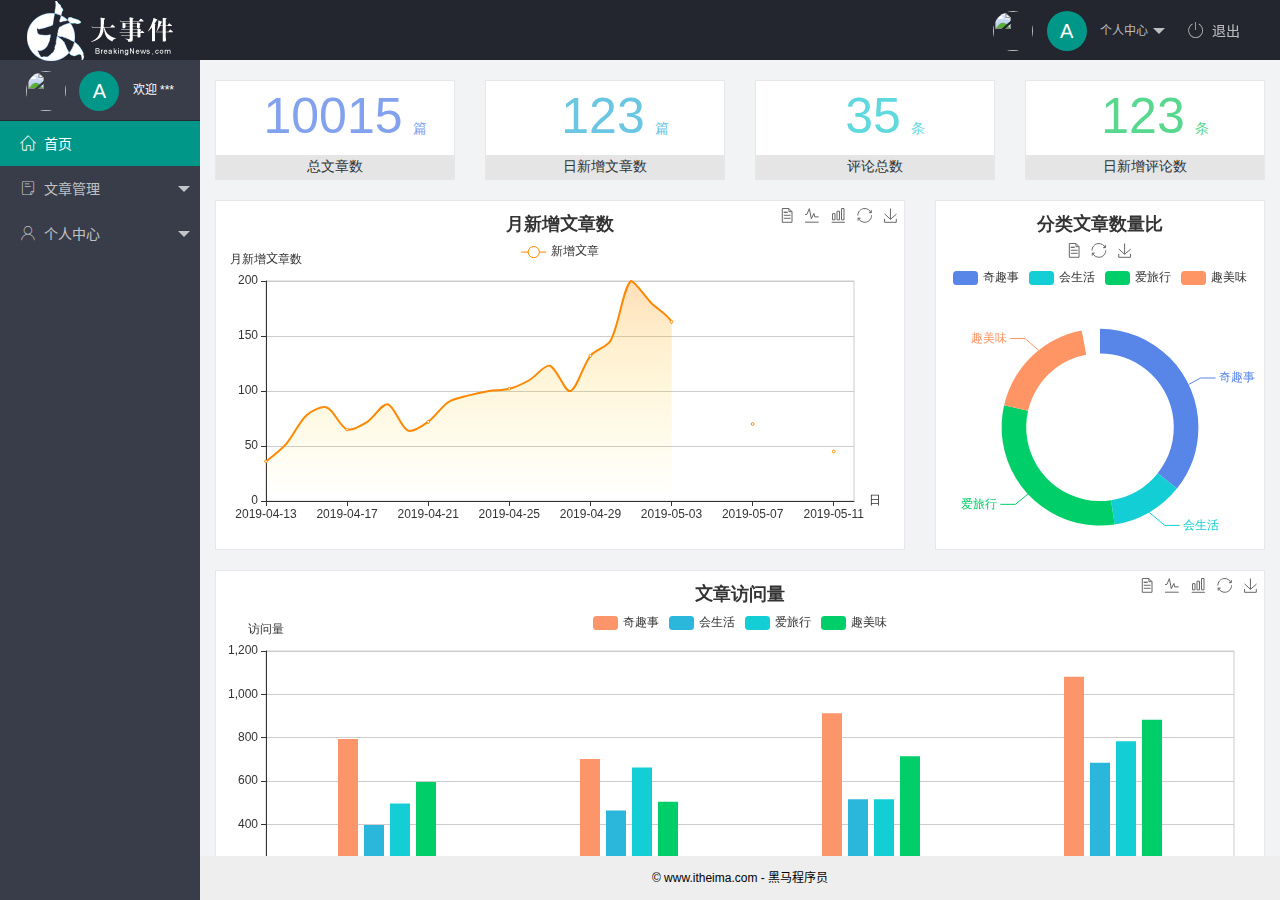
==== commit dd150d7c: "主页功能完成" ====
--- a/index.html
+++ b/index.html
@@ -7,10 +7,11 @@
     <title>大事件-后台主页</title>
     <!-- 导入layui的样式表 -->
     <link rel="stylesheet" href="/assets/lib/layui/css/layui.css">
-    <!-- 导入第三方字体图标 -->
+    <!-- 导入第三方图标字体库 -->
     <link rel="stylesheet" href="/assets/fonts/iconfont.css">
     <!-- 导入自己样式表 -->
     <link rel="stylesheet" href="/assets/css/index.css">
+
 </head>
 
 <body class="layui-layout-body">
@@ -22,6 +23,7 @@
             <!-- 头部区域（可配合layui已有的水平导航） -->
             <ul class="layui-nav layui-layout-right">
                 <li class="layui-nav-item">
+                    <!-- #跳转最顶端，不写刷新，javascript不刷新不跳转 -->
                     <a href="javascript:;" class="userinfo">
                         <img src="http://t.cn/RCzsdCq" class="layui-nav-img">
                         <span class="text-avatar">A</span> 个人中心
@@ -43,12 +45,13 @@
                 <div class="userinfo">
                     <img src="http://t.cn/RCzsdCq" class="layui-nav-img">
                     <span class="text-avatar">A</span>
-                    <span id="welcome">欢迎 ***</span>
+                    <span class="welcome">欢迎 ***</span>
                 </div>
                 <!-- 左侧导航区域（可配合layui已有的垂直导航） -->
                 <ul class="layui-nav layui-nav-tree" lay-shrink="all">
                     <li class="layui-nav-item layui-this">
-                        <a href="/home/dashboard.html" target="fm"><span class="iconfont icon-home"></span>首页</a>
+                        <a href="/home/dashboard.html" target="fm">
+                            <span class="iconfont icon-home"></span>首页</a>
                     </li>
                     <li class="layui-nav-item">
                         <a class="" href="javascript:;"><span class="iconfont icon-16"></span>文章管理</a>
@@ -66,8 +69,6 @@
                             <dd><a href="javascript:;"><i class="layui-icon layui-icon-app"></i>重置密码</a></dd>
                         </dl>
                     </li>
-
-                </ul>
             </div>
         </div>
 
@@ -85,9 +86,8 @@
     <script src="/assets/lib/layui/layui.all.js"></script>
     <!-- 导入jQuery -->
     <script src="/assets/lib/jquery.js"></script>
-    <!-- 导入自己封装的baseAPI文件 -->
-    <script src="/assets/js/baseAPI.js">
-    </script>
+    <!-- 导入封装的baseApI.js -->
+    <script src="/assets/js/baseAPI.js"></script>
     <!-- 导入自己js文件 -->
     <script src="/assets/js/index.js"></script>
 </body>
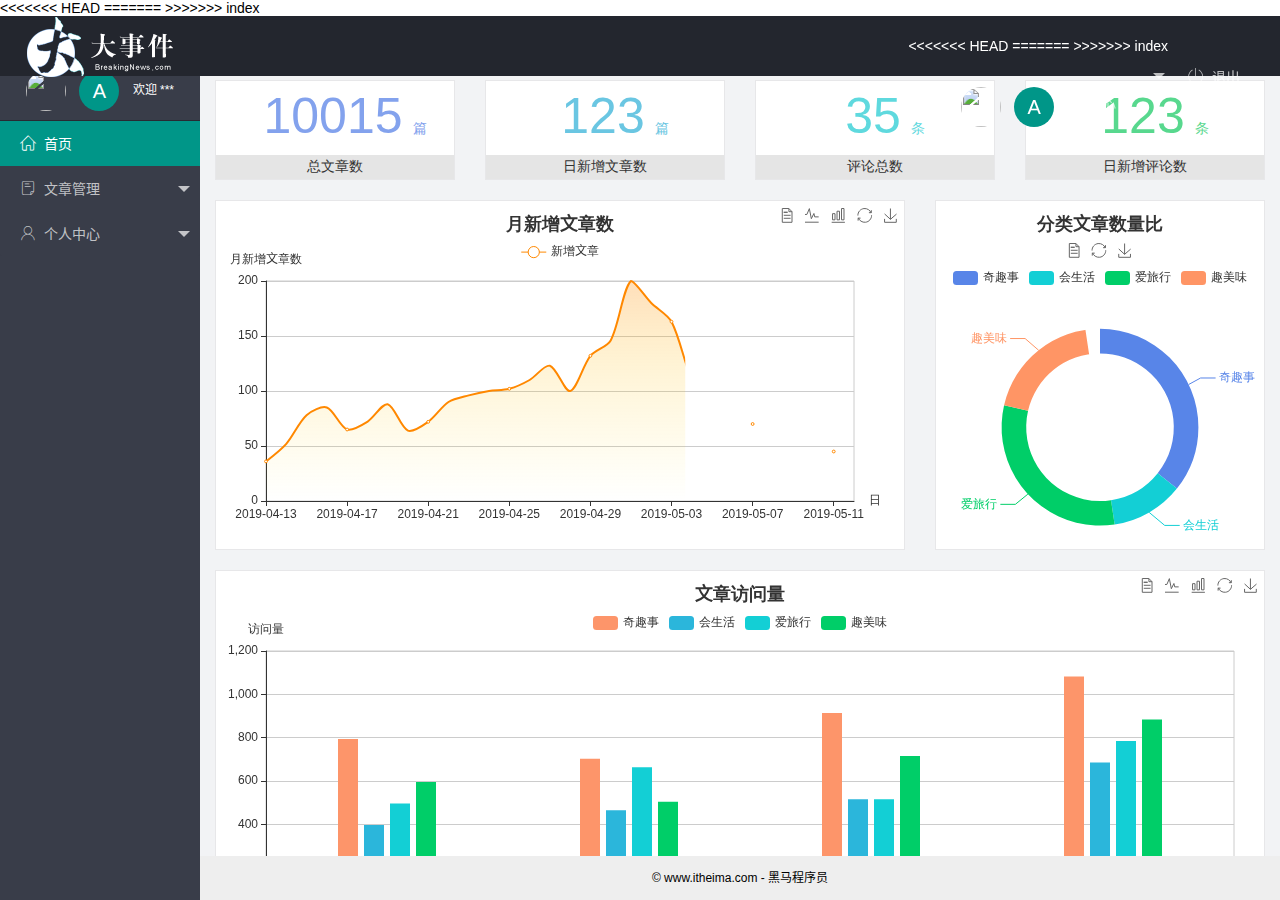
==== commit 43693926: "完成了主页功能" ====
--- a/index.html
+++ b/index.html
@@ -7,11 +7,18 @@
     <title>大事件-后台主页</title>
     <!-- 导入layui的样式表 -->
     <link rel="stylesheet" href="/assets/lib/layui/css/layui.css">
+<<<<<<< HEAD
     <!-- 导入第三方图标字体库 -->
     <link rel="stylesheet" href="/assets/fonts/iconfont.css">
     <!-- 导入自己样式表 -->
     <link rel="stylesheet" href="/assets/css/index.css">
 
+=======
+    <!-- 导入第三方字体图标 -->
+    <link rel="stylesheet" href="/assets/fonts/iconfont.css">
+    <!-- 导入自己样式表 -->
+    <link rel="stylesheet" href="/assets/css/index.css">
+>>>>>>> index
 </head>
 
 <body class="layui-layout-body">
@@ -23,7 +30,10 @@
             <!-- 头部区域（可配合layui已有的水平导航） -->
             <ul class="layui-nav layui-layout-right">
                 <li class="layui-nav-item">
+<<<<<<< HEAD
                     <!-- #跳转最顶端，不写刷新，javascript不刷新不跳转 -->
+=======
+>>>>>>> index
                     <a href="javascript:;" class="userinfo">
                         <img src="http://t.cn/RCzsdCq" class="layui-nav-img">
                         <span class="text-avatar">A</span> 个人中心
@@ -39,6 +49,7 @@
                 </li>
             </ul>
         </div>
+<<<<<<< HEAD
 
         <div class="layui-side layui-bg-black">
             <div class="layui-side-scroll">
@@ -77,6 +88,47 @@
             <iframe name="fm" src="/home/dashboard.html" frameborder="0"></iframe>
         </div>
 
+=======
+
+        <div class="layui-side layui-bg-black">
+            <div class="layui-side-scroll">
+                <div class="userinfo">
+                    <img src="http://t.cn/RCzsdCq" class="layui-nav-img">
+                    <span class="text-avatar">A</span>
+                    <span id="welcome">欢迎 ***</span>
+                </div>
+                <!-- 左侧导航区域（可配合layui已有的垂直导航） -->
+                <ul class="layui-nav layui-nav-tree" lay-shrink="all">
+                    <li class="layui-nav-item layui-this">
+                        <a href="/home/dashboard.html" target="fm"><span class="iconfont icon-home"></span>首页</a>
+                    </li>
+                    <li class="layui-nav-item">
+                        <a class="" href="javascript:;"><span class="iconfont icon-16"></span>文章管理</a>
+                        <dl class="layui-nav-child">
+                            <dd><a href="javascript:;"><i class="layui-icon layui-icon-app"></i>文章类别</a></dd>
+                            <dd><a href="javascript:;"><i class="layui-icon layui-icon-app"></i>文章列表</a></dd>
+                            <dd><a href="javascript:;"><i class="layui-icon layui-icon-app"></i>发布文章</a></dd>
+                        </dl>
+                    </li>
+                    <li class="layui-nav-item">
+                        <a href="javascript:;"><span class="iconfont icon-user"></span>个人中心</a>
+                        <dl class="layui-nav-child">
+                            <dd><a href="javascript:;"><i class="layui-icon layui-icon-app"></i>基本资料</a></dd>
+                            <dd><a href="javascript:;"><i class="layui-icon layui-icon-app"></i>更换头像</a></dd>
+                            <dd><a href="javascript:;"><i class="layui-icon layui-icon-app"></i>重置密码</a></dd>
+                        </dl>
+                    </li>
+
+                </ul>
+            </div>
+        </div>
+
+        <div class="layui-body">
+            <!-- 内容主体区域 -->
+            <iframe name="fm" src="/home/dashboard.html" frameborder="0"></iframe>
+        </div>
+
+>>>>>>> index
         <div class="layui-footer">
             <!-- 底部固定区域 -->
             © www.itheima.com - 黑马程序员
@@ -86,8 +138,14 @@
     <script src="/assets/lib/layui/layui.all.js"></script>
     <!-- 导入jQuery -->
     <script src="/assets/lib/jquery.js"></script>
+<<<<<<< HEAD
     <!-- 导入封装的baseApI.js -->
     <script src="/assets/js/baseAPI.js"></script>
+=======
+    <!-- 导入自己封装的baseAPI文件 -->
+    <script src="/assets/js/baseAPI.js">
+    </script>
+>>>>>>> index
     <!-- 导入自己js文件 -->
     <script src="/assets/js/index.js"></script>
 </body>
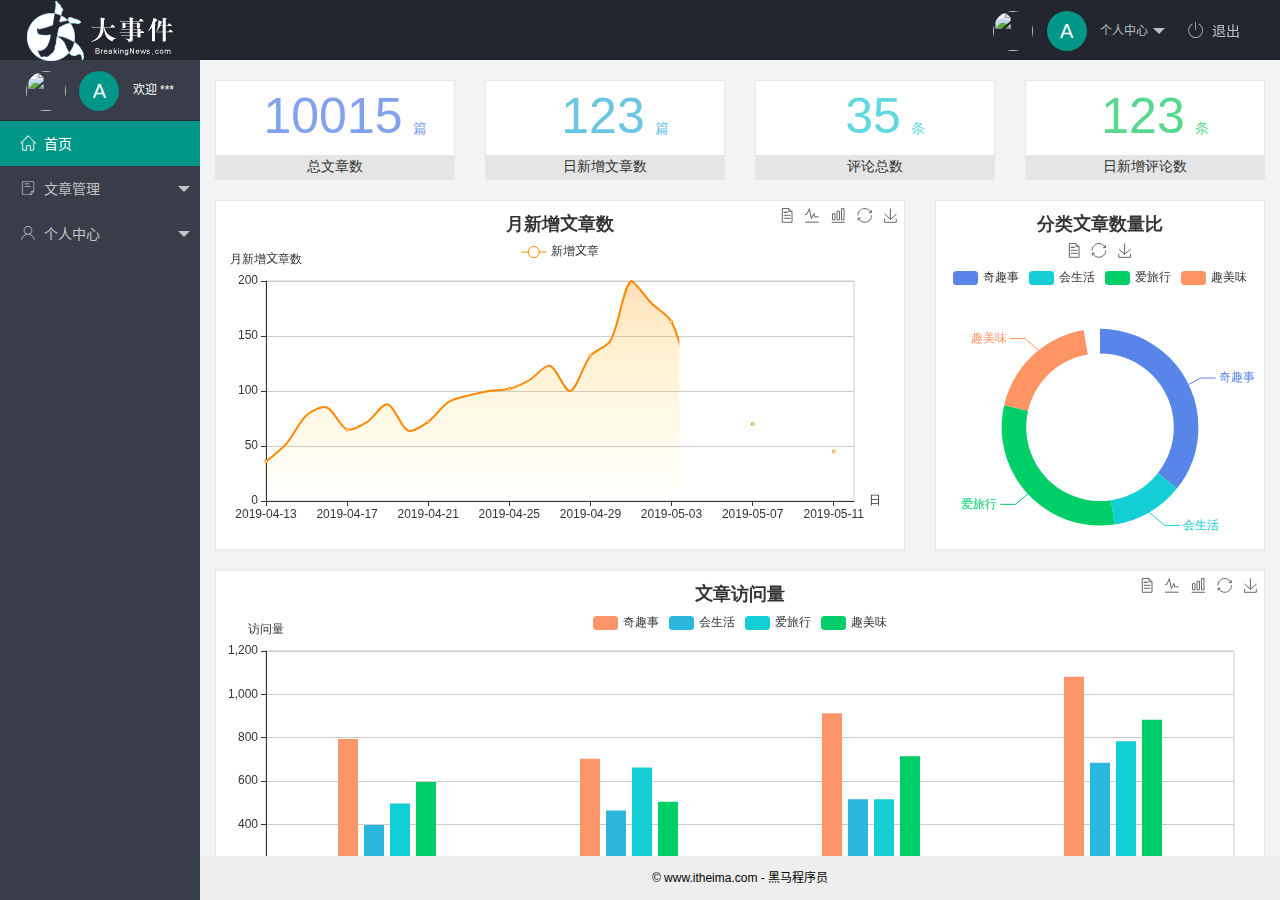
==== commit db66461d: "完成了主页修改" ====
--- a/index.html
+++ b/index.html
@@ -7,18 +7,14 @@
     <title>大事件-后台主页</title>
     <!-- 导入layui的样式表 -->
     <link rel="stylesheet" href="/assets/lib/layui/css/layui.css">
-<<<<<<< HEAD
     <!-- 导入第三方图标字体库 -->
     <link rel="stylesheet" href="/assets/fonts/iconfont.css">
     <!-- 导入自己样式表 -->
     <link rel="stylesheet" href="/assets/css/index.css">
-
-=======
     <!-- 导入第三方字体图标 -->
     <link rel="stylesheet" href="/assets/fonts/iconfont.css">
     <!-- 导入自己样式表 -->
     <link rel="stylesheet" href="/assets/css/index.css">
->>>>>>> index
 </head>
 
 <body class="layui-layout-body">
@@ -30,10 +26,7 @@
             <!-- 头部区域（可配合layui已有的水平导航） -->
             <ul class="layui-nav layui-layout-right">
                 <li class="layui-nav-item">
-<<<<<<< HEAD
                     <!-- #跳转最顶端，不写刷新，javascript不刷新不跳转 -->
-=======
->>>>>>> index
                     <a href="javascript:;" class="userinfo">
                         <img src="http://t.cn/RCzsdCq" class="layui-nav-img">
                         <span class="text-avatar">A</span> 个人中心
@@ -49,7 +42,6 @@
                 </li>
             </ul>
         </div>
-<<<<<<< HEAD
 
         <div class="layui-side layui-bg-black">
             <div class="layui-side-scroll">
@@ -88,47 +80,6 @@
             <iframe name="fm" src="/home/dashboard.html" frameborder="0"></iframe>
         </div>
 
-=======
-
-        <div class="layui-side layui-bg-black">
-            <div class="layui-side-scroll">
-                <div class="userinfo">
-                    <img src="http://t.cn/RCzsdCq" class="layui-nav-img">
-                    <span class="text-avatar">A</span>
-                    <span id="welcome">欢迎 ***</span>
-                </div>
-                <!-- 左侧导航区域（可配合layui已有的垂直导航） -->
-                <ul class="layui-nav layui-nav-tree" lay-shrink="all">
-                    <li class="layui-nav-item layui-this">
-                        <a href="/home/dashboard.html" target="fm"><span class="iconfont icon-home"></span>首页</a>
-                    </li>
-                    <li class="layui-nav-item">
-                        <a class="" href="javascript:;"><span class="iconfont icon-16"></span>文章管理</a>
-                        <dl class="layui-nav-child">
-                            <dd><a href="javascript:;"><i class="layui-icon layui-icon-app"></i>文章类别</a></dd>
-                            <dd><a href="javascript:;"><i class="layui-icon layui-icon-app"></i>文章列表</a></dd>
-                            <dd><a href="javascript:;"><i class="layui-icon layui-icon-app"></i>发布文章</a></dd>
-                        </dl>
-                    </li>
-                    <li class="layui-nav-item">
-                        <a href="javascript:;"><span class="iconfont icon-user"></span>个人中心</a>
-                        <dl class="layui-nav-child">
-                            <dd><a href="javascript:;"><i class="layui-icon layui-icon-app"></i>基本资料</a></dd>
-                            <dd><a href="javascript:;"><i class="layui-icon layui-icon-app"></i>更换头像</a></dd>
-                            <dd><a href="javascript:;"><i class="layui-icon layui-icon-app"></i>重置密码</a></dd>
-                        </dl>
-                    </li>
-
-                </ul>
-            </div>
-        </div>
-
-        <div class="layui-body">
-            <!-- 内容主体区域 -->
-            <iframe name="fm" src="/home/dashboard.html" frameborder="0"></iframe>
-        </div>
-
->>>>>>> index
         <div class="layui-footer">
             <!-- 底部固定区域 -->
             © www.itheima.com - 黑马程序员
@@ -138,14 +89,10 @@
     <script src="/assets/lib/layui/layui.all.js"></script>
     <!-- 导入jQuery -->
     <script src="/assets/lib/jquery.js"></script>
-<<<<<<< HEAD
     <!-- 导入封装的baseApI.js -->
     <script src="/assets/js/baseAPI.js"></script>
-=======
     <!-- 导入自己封装的baseAPI文件 -->
-    <script src="/assets/js/baseAPI.js">
-    </script>
->>>>>>> index
+    <script src="/assets/js/baseAPI.js"></script>
     <!-- 导入自己js文件 -->
     <script src="/assets/js/index.js"></script>
 </body>
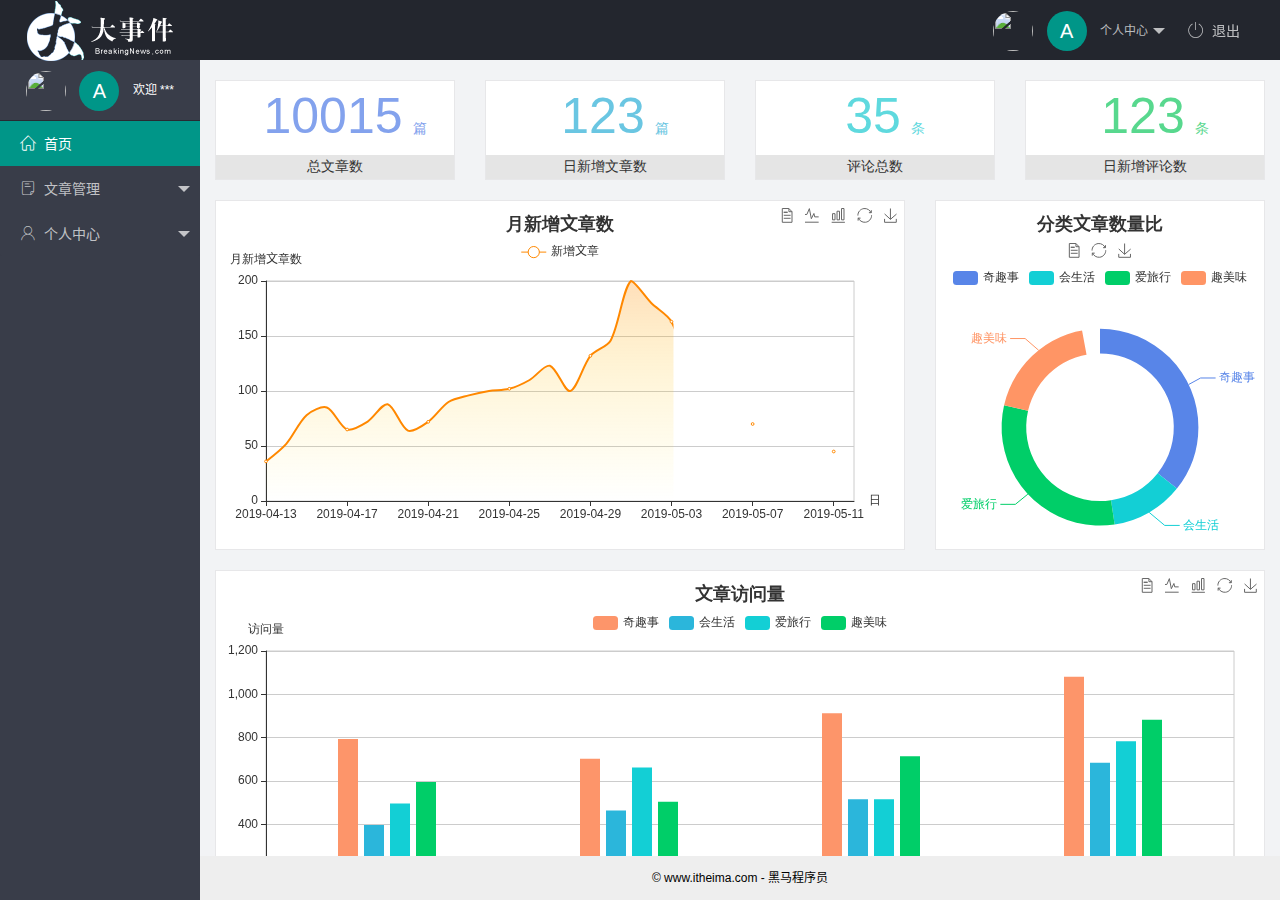
==== commit f26f6d65: "完成主页修改提交" ====
--- a/index.html
+++ b/index.html
@@ -8,10 +8,6 @@
     <!-- 导入layui的样式表 -->
     <link rel="stylesheet" href="/assets/lib/layui/css/layui.css">
     <!-- 导入第三方图标字体库 -->
-    <link rel="stylesheet" href="/assets/fonts/iconfont.css">
-    <!-- 导入自己样式表 -->
-    <link rel="stylesheet" href="/assets/css/index.css">
-    <!-- 导入第三方字体图标 -->
     <link rel="stylesheet" href="/assets/fonts/iconfont.css">
     <!-- 导入自己样式表 -->
     <link rel="stylesheet" href="/assets/css/index.css">
@@ -32,9 +28,9 @@
                         <span class="text-avatar">A</span> 个人中心
                     </a>
                     <dl class="layui-nav-child">
-                        <dd><a href="">基本资料</a></dd>
-                        <dd><a href="">更换头像</a></dd>
-                        <dd><a href="">重置密码</a></dd>
+                        <dd><a href="/user/user_info.html" target="fm">基本资料</a></dd>
+                        <dd><a href="/user/user_avatar.html" target="fm">更换头像</a></dd>
+                        <dd><a href="/user/user_pwd.html" target="fm">重置密码</a></dd>
                     </dl>
                 </li>
                 <li class="layui-nav-item">
@@ -67,9 +63,9 @@
                     <li class="layui-nav-item">
                         <a href="javascript:;"><span class="iconfont icon-user"></span>个人中心</a>
                         <dl class="layui-nav-child">
-                            <dd><a href="javascript:;"><i class="layui-icon layui-icon-app"></i>基本资料</a></dd>
-                            <dd><a href="javascript:;"><i class="layui-icon layui-icon-app"></i>更换头像</a></dd>
-                            <dd><a href="javascript:;"><i class="layui-icon layui-icon-app"></i>重置密码</a></dd>
+                            <dd><a href="/user/user_info.html" target="fm"><i class="layui-icon layui-icon-app"></i>基本资料</a></dd>
+                            <dd><a href="/user/user_avatar.html" target="fm"><i class="layui-icon layui-icon-app"></i>更换头像</a></dd>
+                            <dd><a href="/user/user_pwd.html" target="fm"><i class="layui-icon layui-icon-app"></i>重置密码</a></dd>
                         </dl>
                     </li>
             </div>
@@ -91,8 +87,6 @@
     <script src="/assets/lib/jquery.js"></script>
     <!-- 导入封装的baseApI.js -->
     <script src="/assets/js/baseAPI.js"></script>
-    <!-- 导入自己封装的baseAPI文件 -->
-    <script src="/assets/js/baseAPI.js"></script>
     <!-- 导入自己js文件 -->
     <script src="/assets/js/index.js"></script>
 </body>
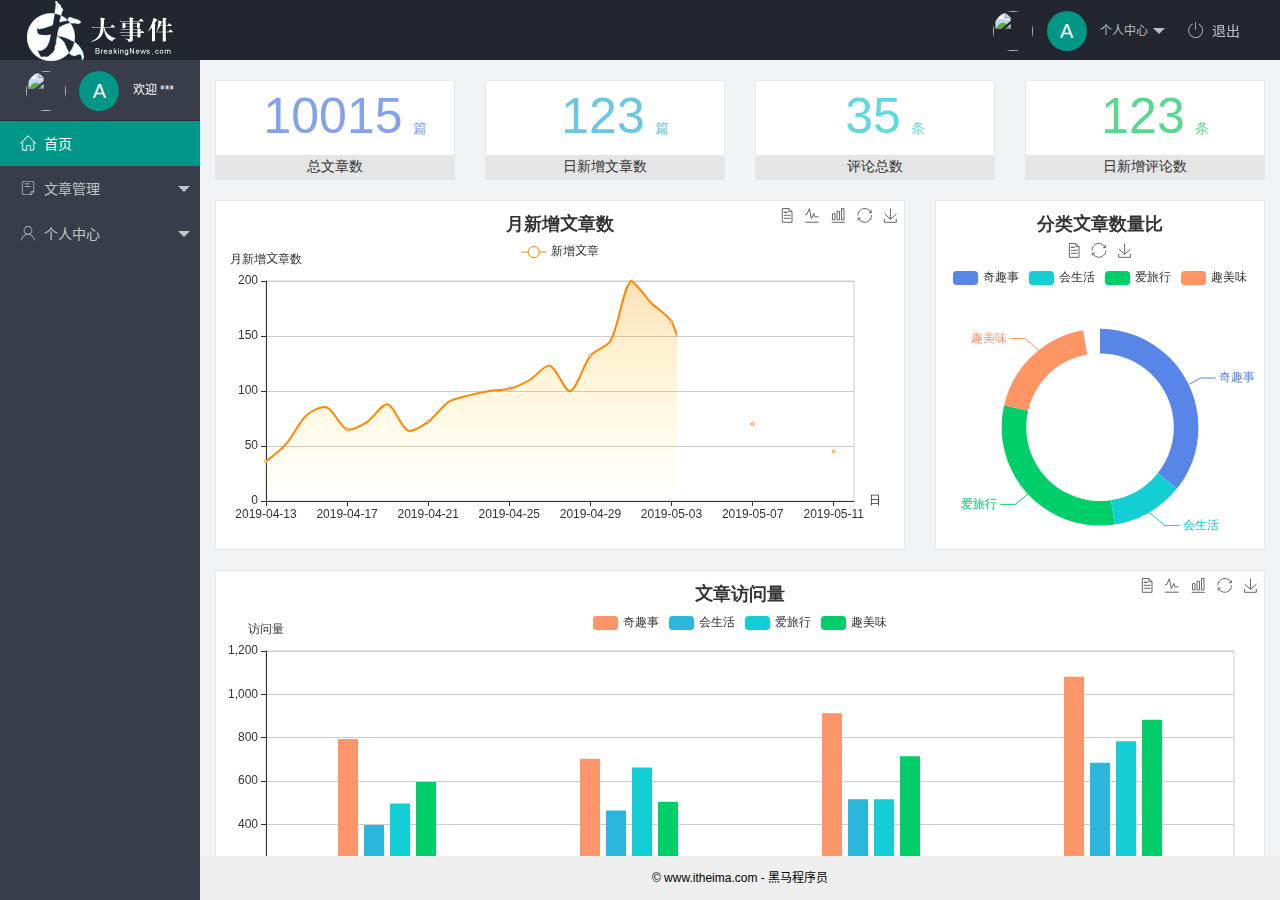
==== commit c5bc4af2: "完成个人中心开发" ====
--- a/index.html
+++ b/index.html
@@ -8,6 +8,10 @@
     <!-- 导入layui的样式表 -->
     <link rel="stylesheet" href="/assets/lib/layui/css/layui.css">
     <!-- 导入第三方图标字体库 -->
+    <link rel="stylesheet" href="/assets/fonts/iconfont.css">
+    <!-- 导入自己样式表 -->
+    <link rel="stylesheet" href="/assets/css/index.css">
+    <!-- 导入第三方字体图标 -->
     <link rel="stylesheet" href="/assets/fonts/iconfont.css">
     <!-- 导入自己样式表 -->
     <link rel="stylesheet" href="/assets/css/index.css">
@@ -44,13 +48,12 @@
                 <div class="userinfo">
                     <img src="http://t.cn/RCzsdCq" class="layui-nav-img">
                     <span class="text-avatar">A</span>
-                    <span class="welcome">欢迎 ***</span>
+                    <span id="welcome">欢迎 ***</span>
                 </div>
                 <!-- 左侧导航区域（可配合layui已有的垂直导航） -->
                 <ul class="layui-nav layui-nav-tree" lay-shrink="all">
                     <li class="layui-nav-item layui-this">
-                        <a href="/home/dashboard.html" target="fm">
-                            <span class="iconfont icon-home"></span>首页</a>
+                        <a href="/home/dashboard.html" target="fm"><span class="iconfont icon-home"></span>首页</a>
                     </li>
                     <li class="layui-nav-item">
                         <a class="" href="javascript:;"><span class="iconfont icon-16"></span>文章管理</a>
@@ -68,6 +71,8 @@
                             <dd><a href="/user/user_pwd.html" target="fm"><i class="layui-icon layui-icon-app"></i>重置密码</a></dd>
                         </dl>
                     </li>
+
+                </ul>
             </div>
         </div>
 
@@ -85,8 +90,9 @@
     <script src="/assets/lib/layui/layui.all.js"></script>
     <!-- 导入jQuery -->
     <script src="/assets/lib/jquery.js"></script>
-    <!-- 导入封装的baseApI.js -->
-    <script src="/assets/js/baseAPI.js"></script>
+    <!-- 导入自己封装的baseAPI文件 -->
+    <script src="/assets/js/baseAPI.js">
+    </script>
     <!-- 导入自己js文件 -->
     <script src="/assets/js/index.js"></script>
 </body>
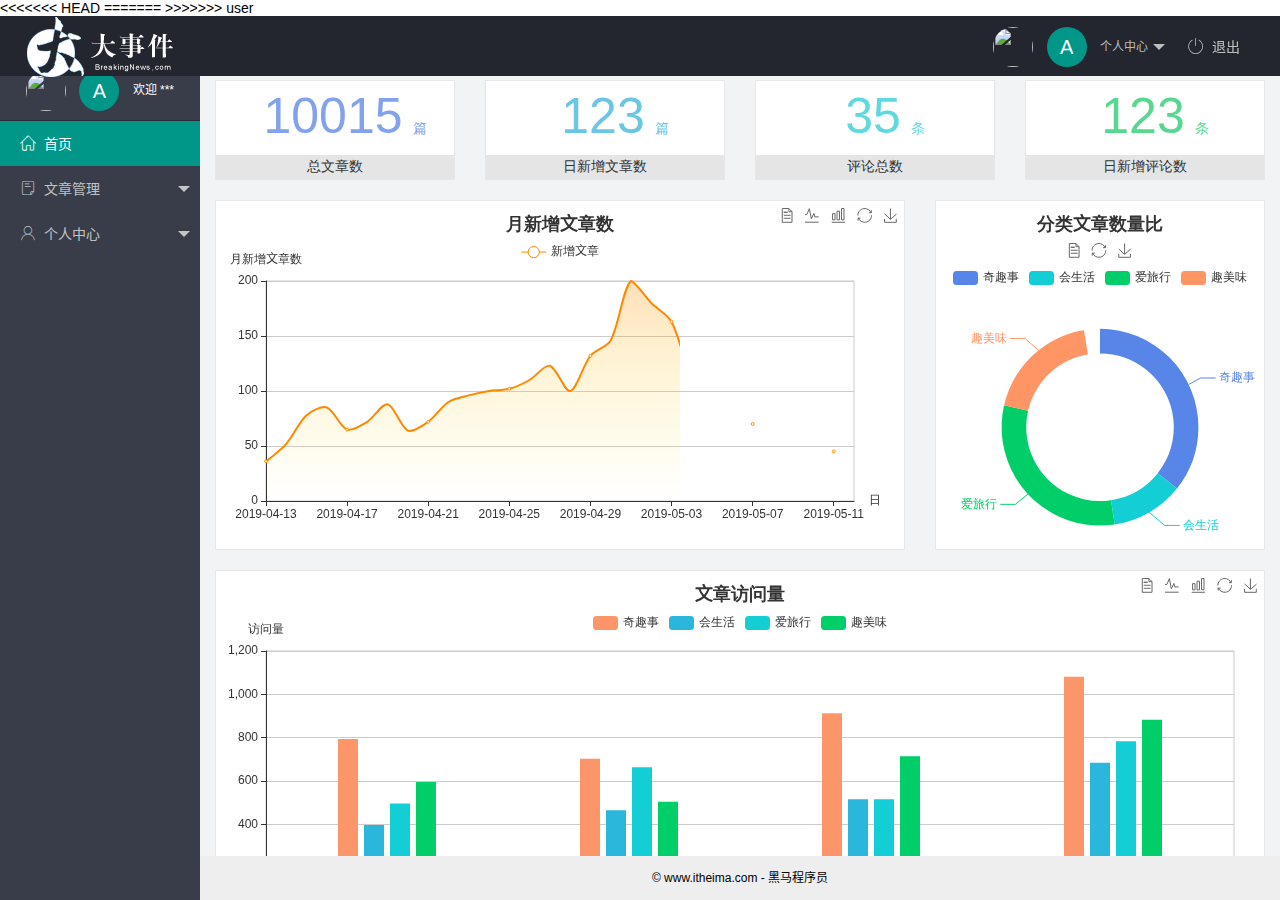
==== commit c616d985: "完成个人中心开发" ====
--- a/index.html
+++ b/index.html
@@ -11,10 +11,13 @@
     <link rel="stylesheet" href="/assets/fonts/iconfont.css">
     <!-- 导入自己样式表 -->
     <link rel="stylesheet" href="/assets/css/index.css">
+<<<<<<< HEAD
+=======
     <!-- 导入第三方字体图标 -->
     <link rel="stylesheet" href="/assets/fonts/iconfont.css">
     <!-- 导入自己样式表 -->
     <link rel="stylesheet" href="/assets/css/index.css">
+>>>>>>> user
 </head>
 
 <body class="layui-layout-body">
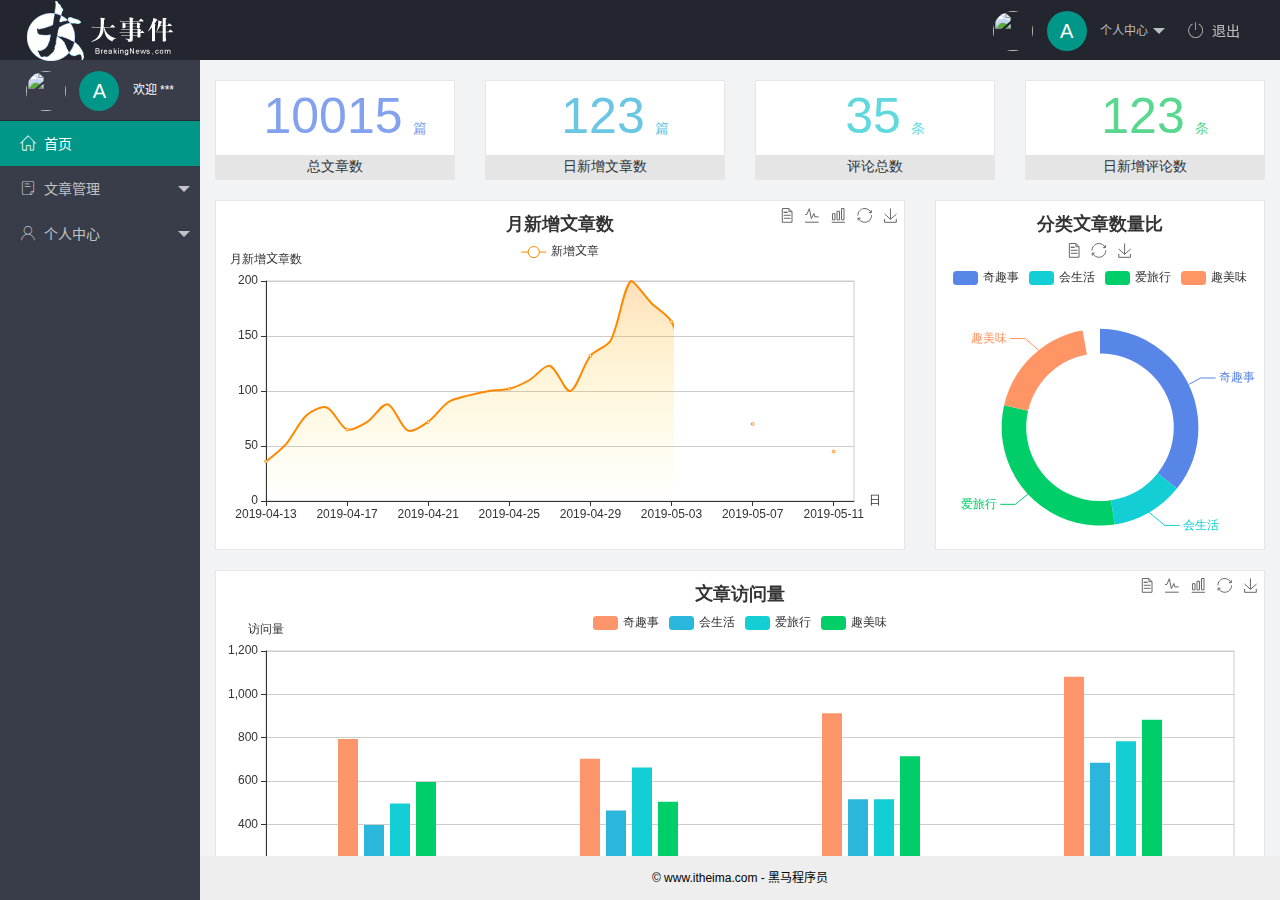
==== commit 1aa49758: "完成了文章管理功能" ====
--- a/index.html
+++ b/index.html
@@ -7,17 +7,10 @@
     <title>大事件-后台主页</title>
     <!-- 导入layui的样式表 -->
     <link rel="stylesheet" href="/assets/lib/layui/css/layui.css">
-    <!-- 导入第三方图标字体库 -->
-    <link rel="stylesheet" href="/assets/fonts/iconfont.css">
-    <!-- 导入自己样式表 -->
-    <link rel="stylesheet" href="/assets/css/index.css">
-<<<<<<< HEAD
-=======
     <!-- 导入第三方字体图标 -->
     <link rel="stylesheet" href="/assets/fonts/iconfont.css">
     <!-- 导入自己样式表 -->
     <link rel="stylesheet" href="/assets/css/index.css">
->>>>>>> user
 </head>
 
 <body class="layui-layout-body">
@@ -61,9 +54,9 @@
                     <li class="layui-nav-item">
                         <a class="" href="javascript:;"><span class="iconfont icon-16"></span>文章管理</a>
                         <dl class="layui-nav-child">
-                            <dd><a href="javascript:;"><i class="layui-icon layui-icon-app"></i>文章类别</a></dd>
-                            <dd><a href="javascript:;"><i class="layui-icon layui-icon-app"></i>文章列表</a></dd>
-                            <dd><a href="javascript:;"><i class="layui-icon layui-icon-app"></i>发布文章</a></dd>
+                            <dd><a href="/article/art_cate.html" target="fm"><i class="layui-icon layui-icon-app"></i>文章类别</a></dd>
+                            <dd><a href="/article/art_list.html" target="fm"><i class="layui-icon layui-icon-app" id="art_list"></i>文章列表</a></dd>
+                            <dd><a href="/article/art_pub.html" target="fm"><i class="layui-icon layui-icon-app"></i>发布文章</a></dd>
                         </dl>
                     </li>
                     <li class="layui-nav-item">
